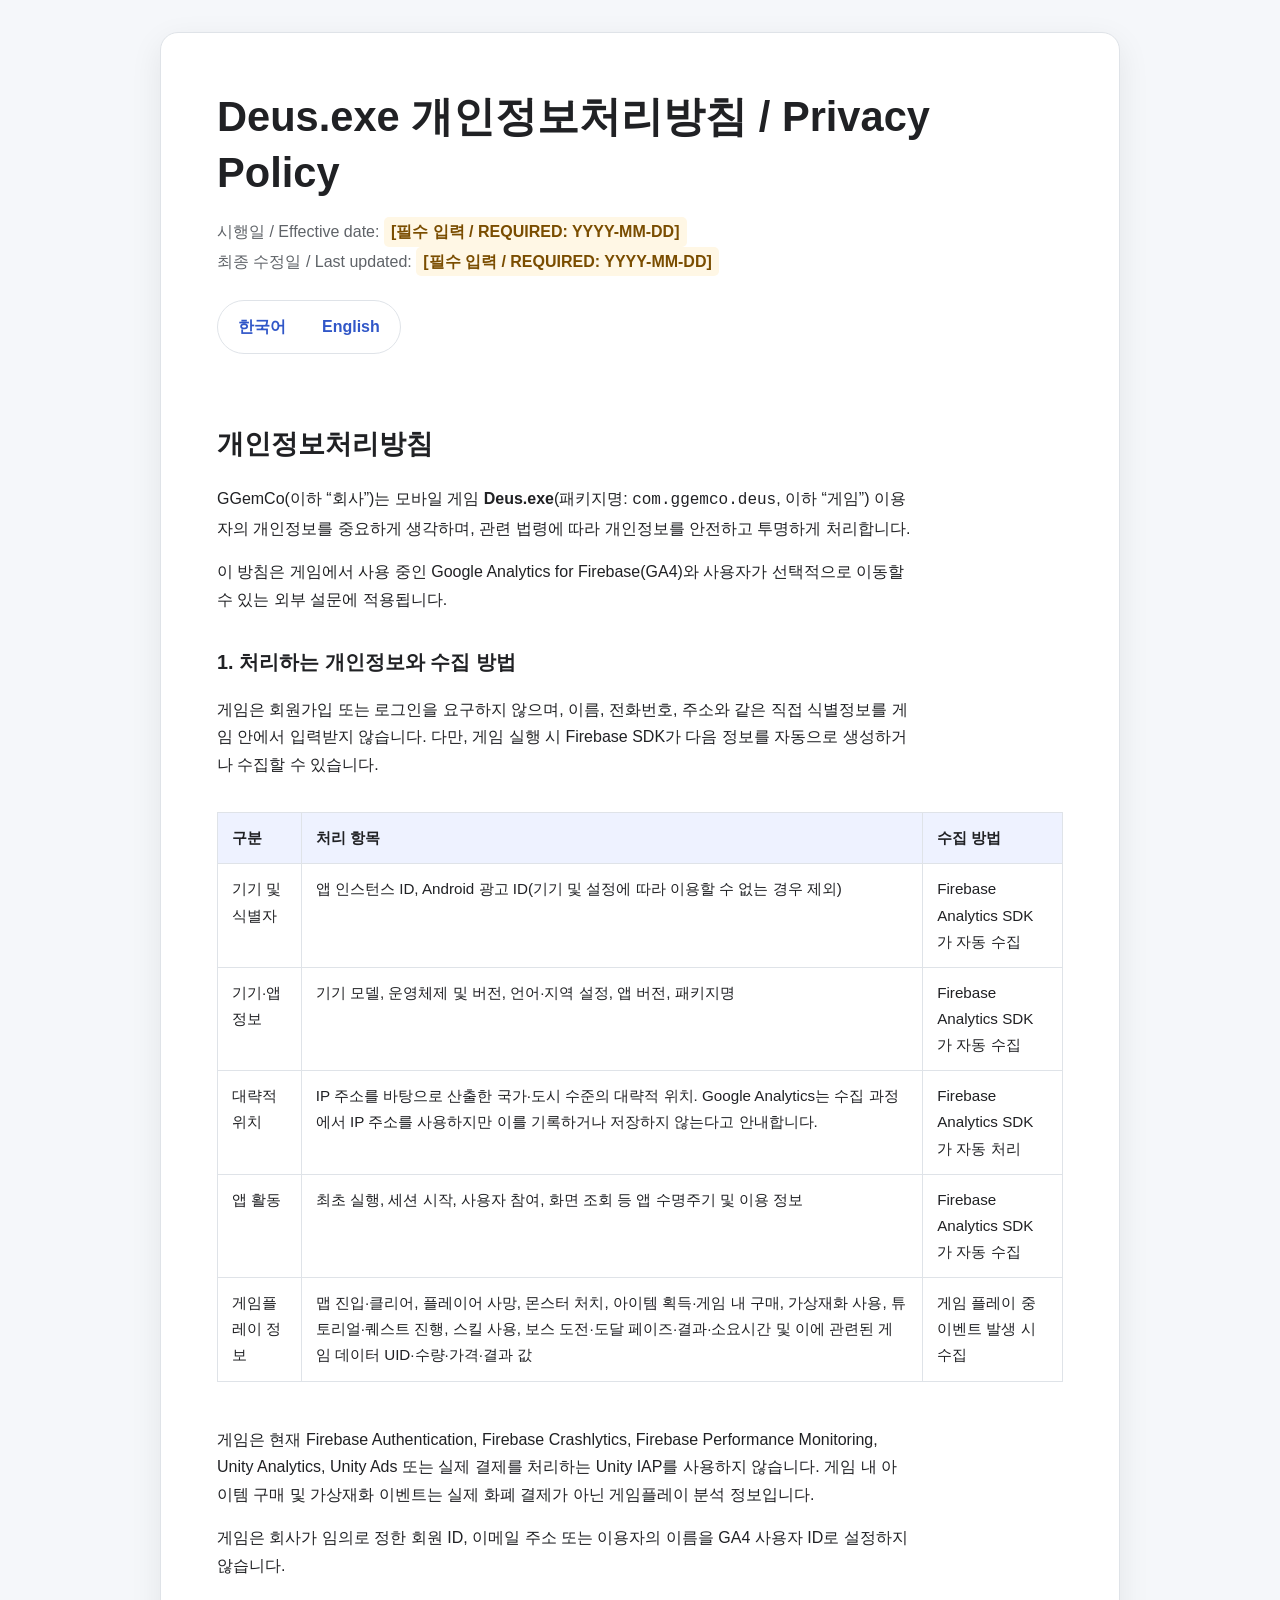
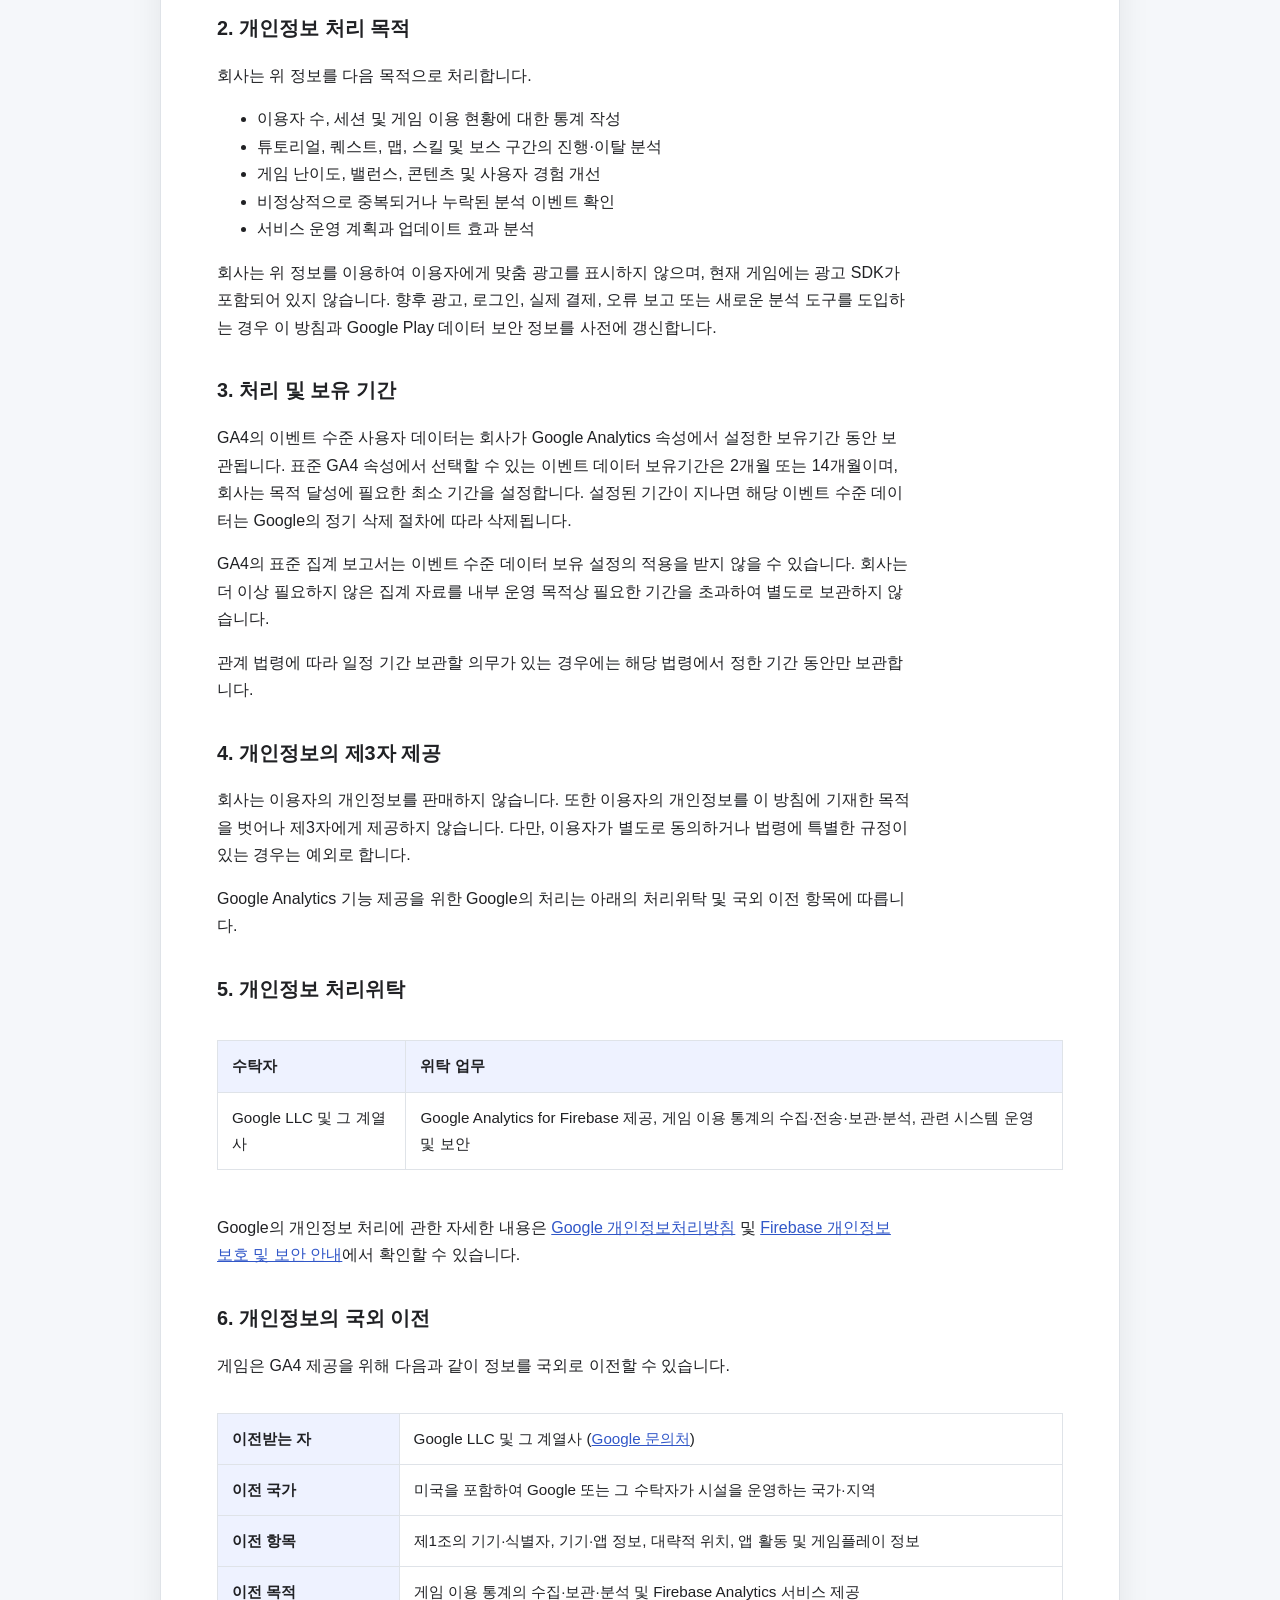
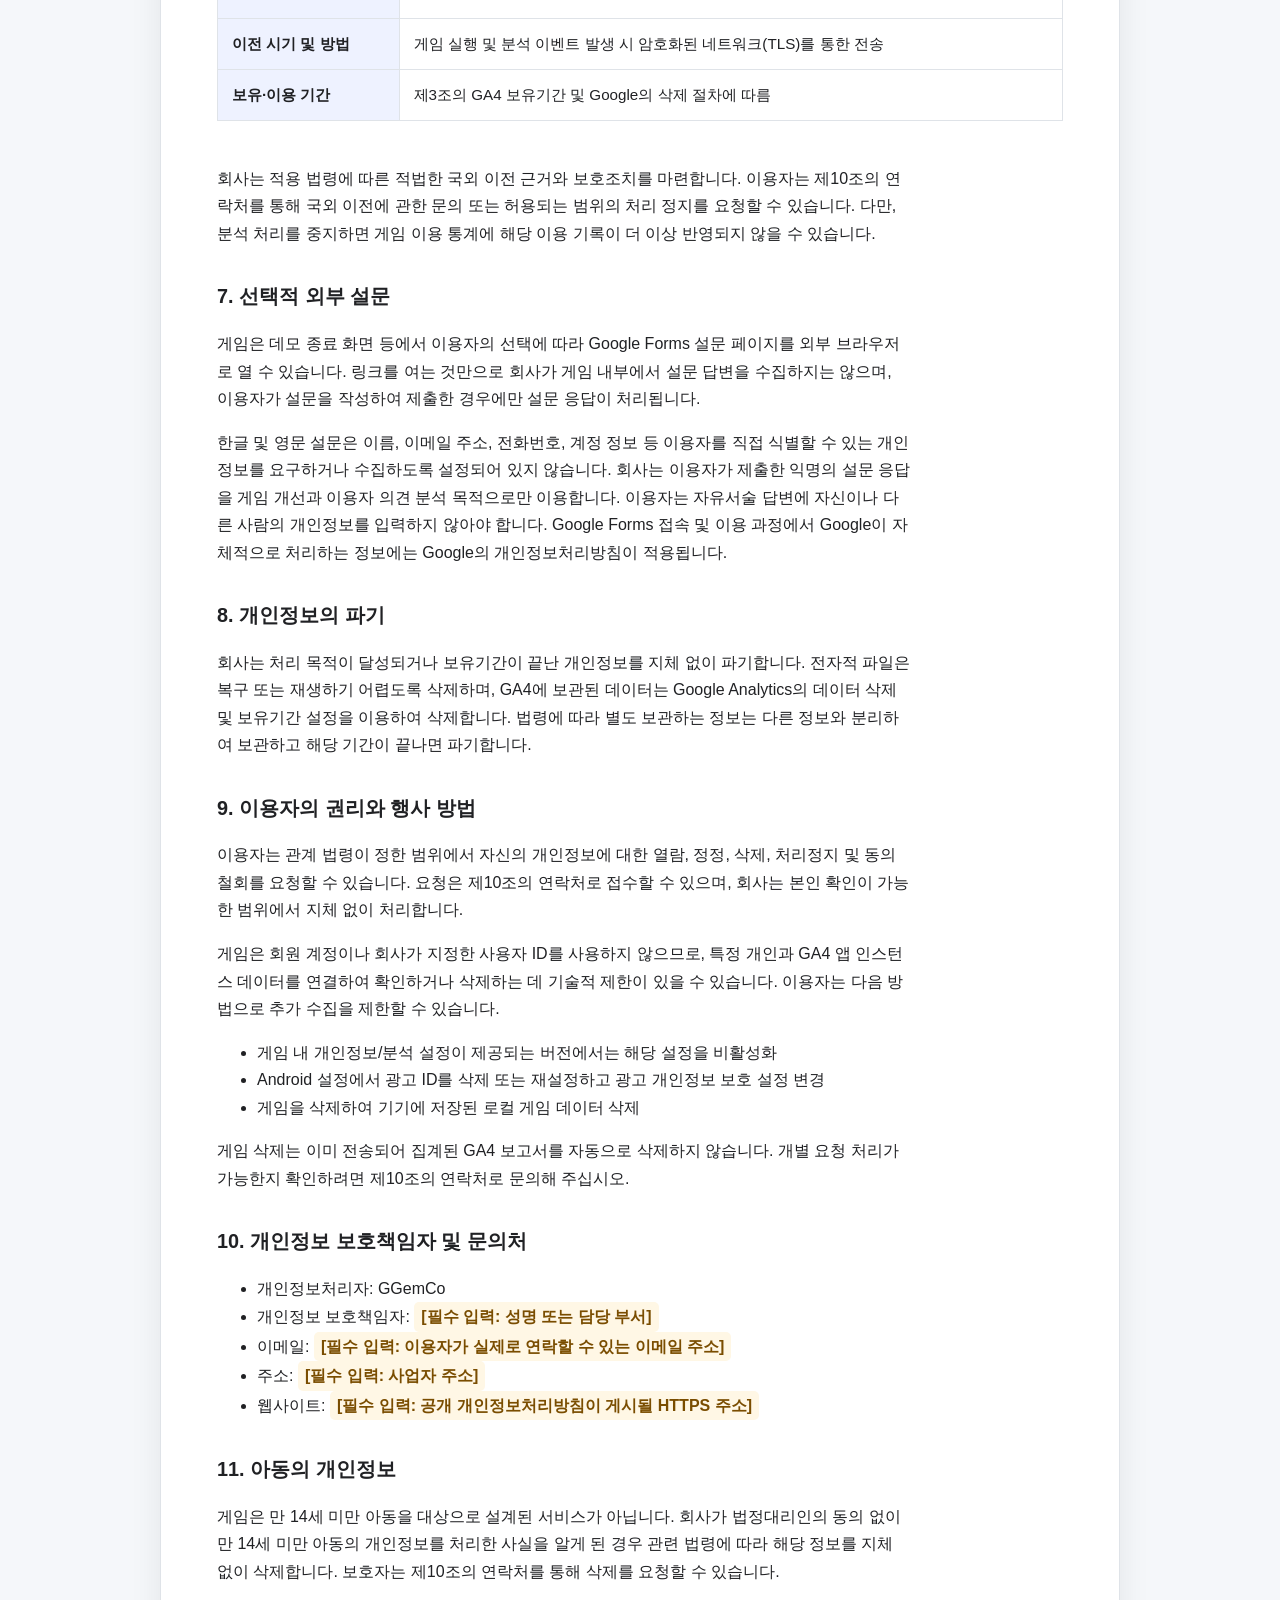
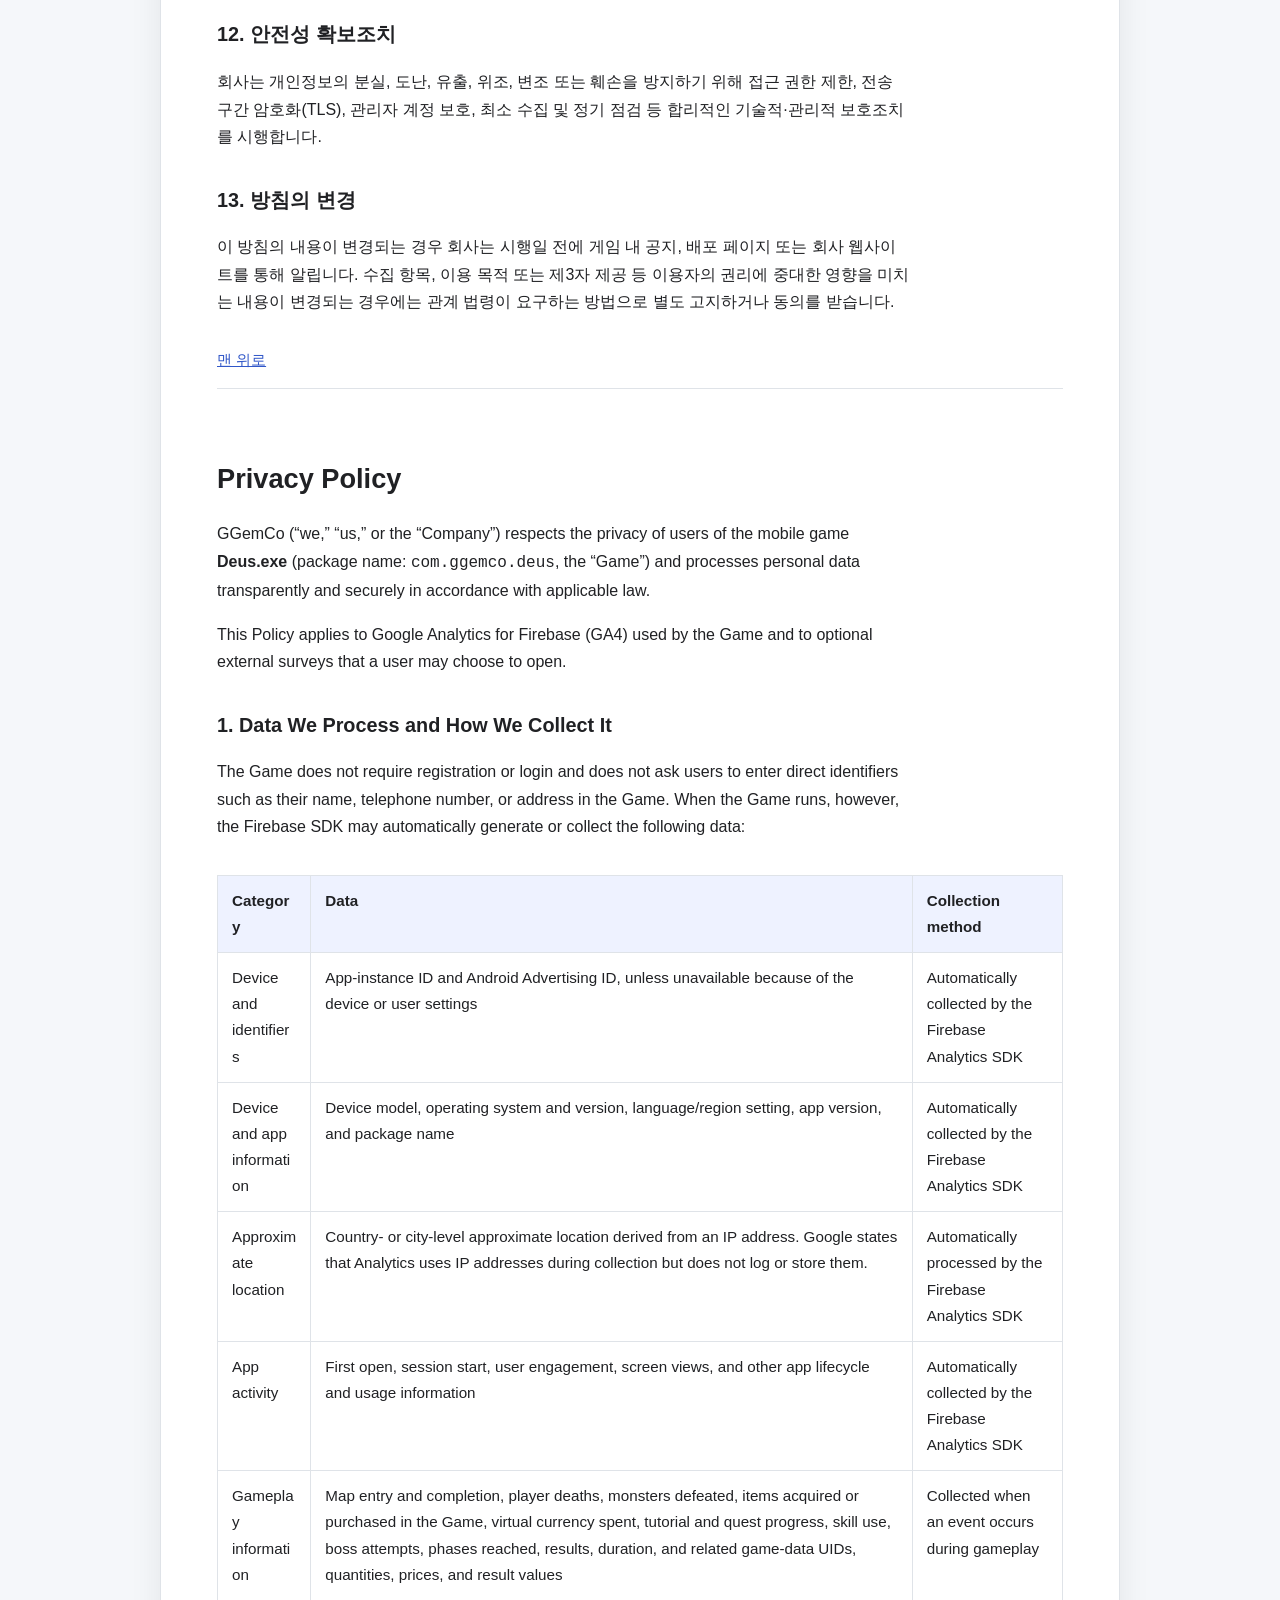
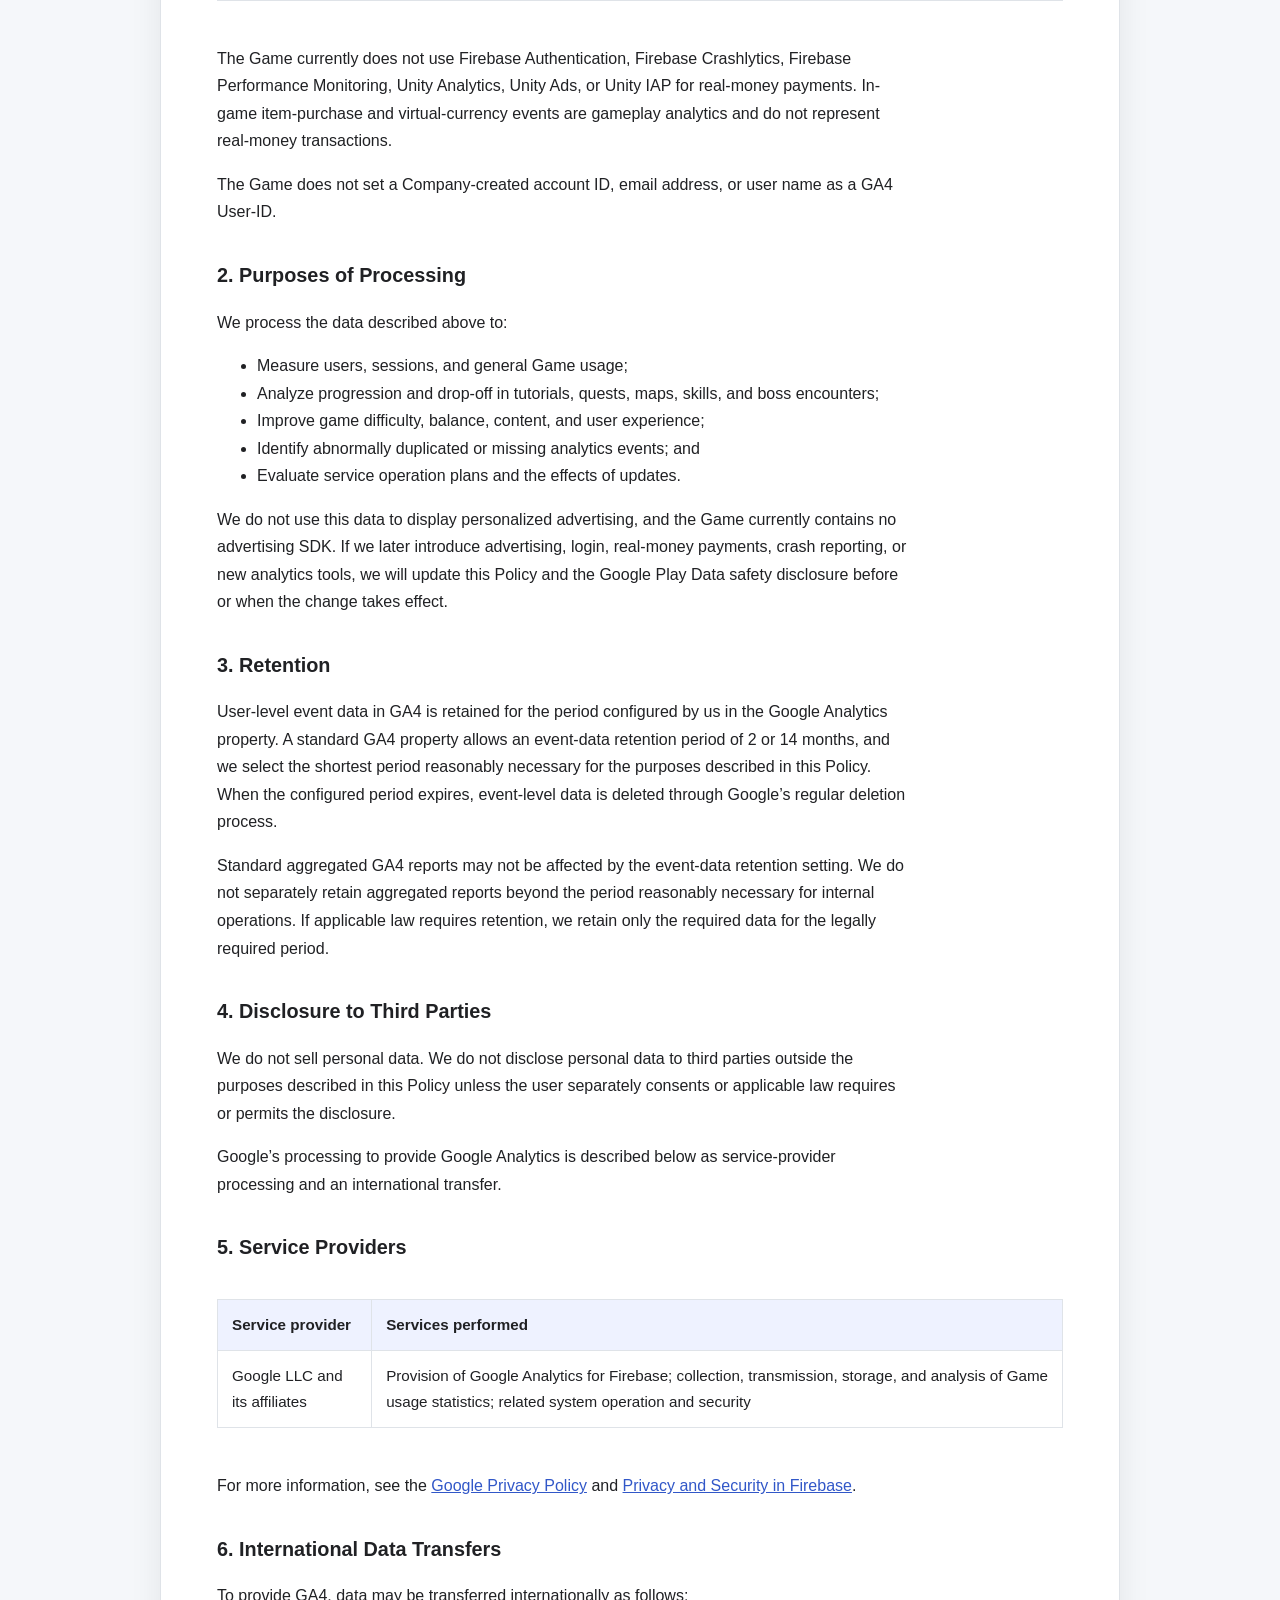
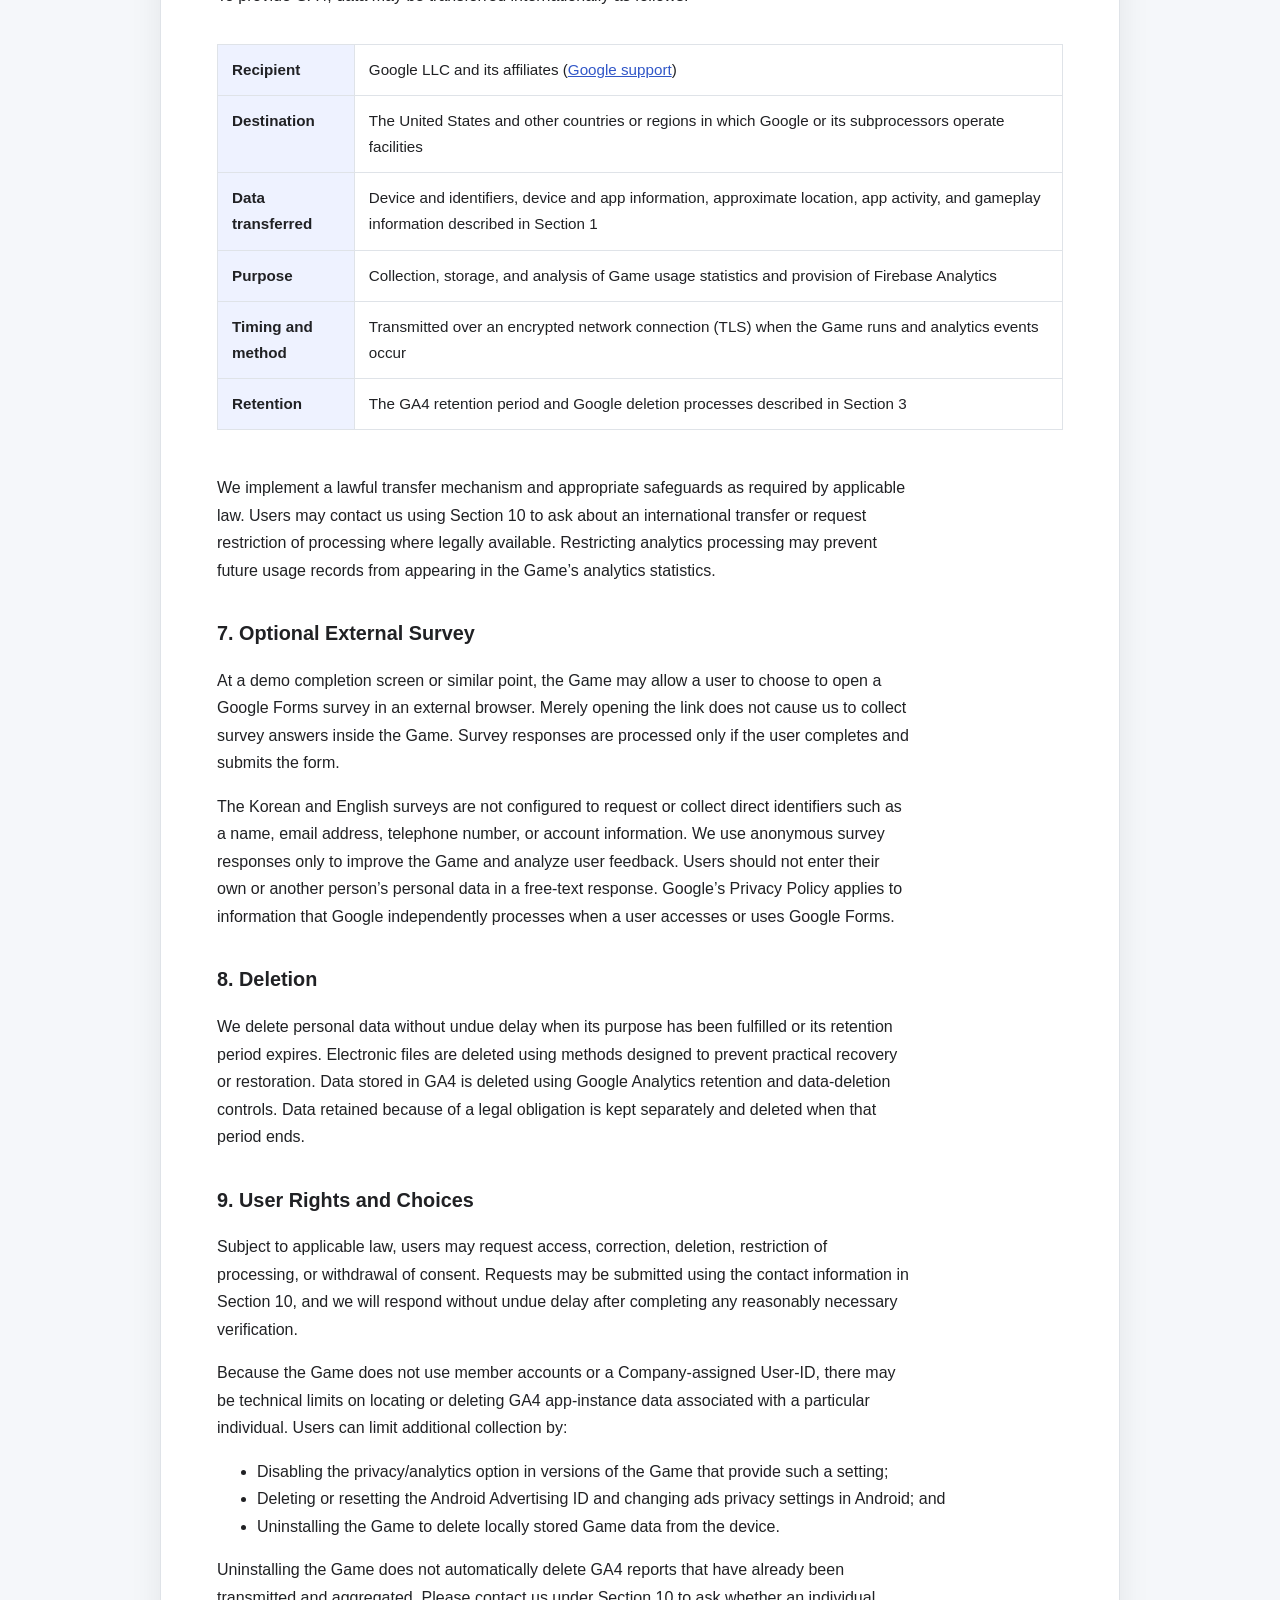
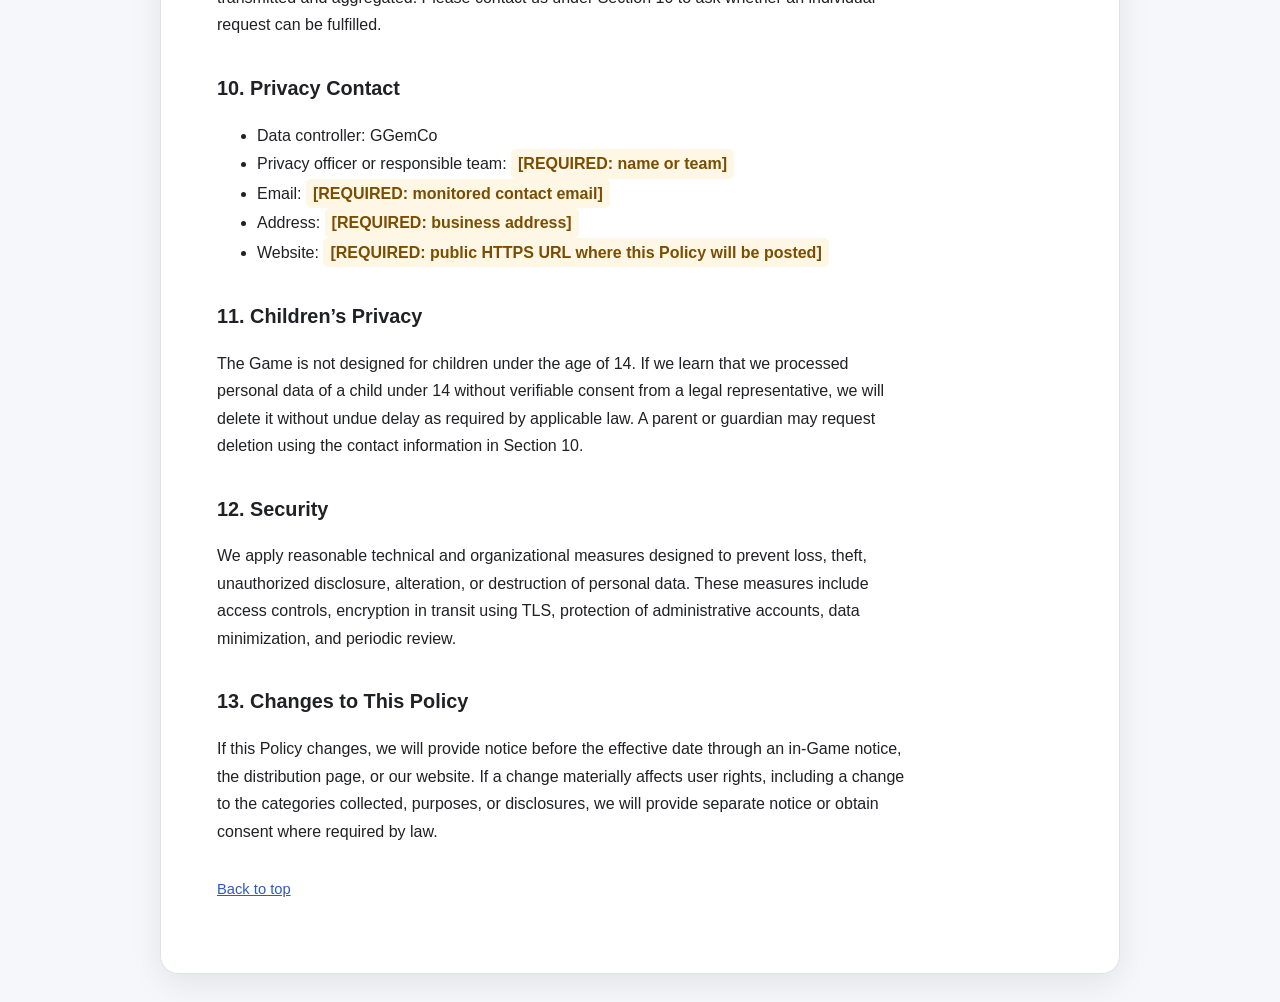
==== public/Deus-exe/index.html @ 7792a290 "feat(ui): 임시 개인정보처리방침 페이지 추가 한글 설명: - 개인정보처리방침을 안내하기 위한 임시 페이지를 추가했습니다. - 정식 개인정보처리방침 적용 전 필요한 내용을 확" ====
<!doctype html>
<html lang="ko">
<head>
    <meta charset="utf-8">
    <meta name="viewport" content="width=device-width, initial-scale=1">
    <meta name="description" content="Deus.exe 개인정보처리방침 및 Privacy Policy">
    <title>Deus.exe 개인정보처리방침 / Privacy Policy</title>
    <style>
        :root {
            color-scheme: light dark;
            --background: #f5f7fa;
            --surface: #ffffff;
            --text: #202124;
            --muted: #5f6368;
            --border: #dfe3e8;
            --accent: #3157c8;
            --accent-soft: #eef2ff;
            --notice: #7a4d00;
            --notice-background: #fff7e5;
        }

        @media (prefers-color-scheme: dark) {
            :root {
                --background: #111318;
                --surface: #191c22;
                --text: #eef1f5;
                --muted: #b7bec8;
                --border: #343a45;
                --accent: #9bb2ff;
                --accent-soft: #202a49;
                --notice: #ffd58a;
                --notice-background: #392b14;
            }
        }

        * { box-sizing: border-box; }

        html { scroll-behavior: smooth; }

        body {
            margin: 0;
            background: var(--background);
            color: var(--text);
            font-family: -apple-system, BlinkMacSystemFont, "Segoe UI", "Noto Sans KR",
            "Apple SD Gothic Neo", Arial, sans-serif;
            font-size: 16px;
            line-height: 1.72;
            overflow-wrap: anywhere;
        }

        main {
            width: min(960px, calc(100% - 32px));
            margin: 32px auto;
            padding: clamp(24px, 5vw, 56px);
            background: var(--surface);
            border: 1px solid var(--border);
            border-radius: 18px;
            box-shadow: 0 10px 32px rgba(0, 0, 0, 0.08);
        }

        h1, h2, h3 { line-height: 1.35; }
        h1 { margin: 0 0 12px; font-size: clamp(1.8rem, 5vw, 2.6rem); }
        h2 { margin-top: 64px; padding-top: 8px; font-size: 1.7rem; }
        h3 { margin-top: 36px; font-size: 1.24rem; }

        p, li { max-width: 78ch; }
        a { color: var(--accent); }
        code { font-family: ui-monospace, SFMono-Regular, Consolas, monospace; }

        .meta { color: var(--muted); }

        .required {
            display: inline-block;
            padding: 1px 7px;
            border-radius: 5px;
            color: var(--notice);
            background: var(--notice-background);
            font-weight: 700;
        }

        .language-nav {
            position: sticky;
            top: 12px;
            z-index: 1;
            display: flex;
            gap: 8px;
            width: fit-content;
            margin: 24px 0 32px;
            padding: 6px;
            border: 1px solid var(--border);
            border-radius: 999px;
            background: var(--surface);
        }

        .language-nav a {
            padding: 6px 14px;
            border-radius: 999px;
            text-decoration: none;
            font-weight: 650;
        }

        .language-nav a:hover,
        .language-nav a:focus-visible { background: var(--accent-soft); }

        .table-wrap { overflow-x: auto; }

        table {
            width: 100%;
            margin: 18px 0 28px;
            border-collapse: collapse;
            font-size: 0.95rem;
        }

        th, td {
            padding: 12px 14px;
            border: 1px solid var(--border);
            text-align: left;
            vertical-align: top;
        }

        th { background: var(--accent-soft); }
        section + section { border-top: 1px solid var(--border); }
        .back-to-top { margin-top: 32px; font-size: 0.92rem; }

        @media (max-width: 640px) {
            main {
                width: 100%;
                margin: 0;
                border: 0;
                border-radius: 0;
                box-shadow: none;
            }

            th, td { padding: 10px; }
        }

        @media print {
            :root {
                --background: #fff;
                --surface: #fff;
                --text: #000;
                --muted: #444;
                --border: #bbb;
                --accent: #000;
                --accent-soft: #eee;
            }

            body { font-size: 11pt; }
            main { width: 100%; margin: 0; padding: 0; border: 0; box-shadow: none; }
            .language-nav, .back-to-top { display: none; }
            h2 { break-before: page; }
            h3, table { break-inside: avoid; }
            a { color: inherit; text-decoration: none; }
        }
    </style>
</head>
<body>
<main id="top">
    <header>
        <h1>Deus.exe 개인정보처리방침 / Privacy Policy</h1>
        <p class="meta">
            시행일 / Effective date:
            <span class="required">[필수 입력 / REQUIRED: YYYY-MM-DD]</span><br>
            최종 수정일 / Last updated:
            <span class="required">[필수 입력 / REQUIRED: YYYY-MM-DD]</span>
        </p>
        <nav class="language-nav" aria-label="언어 선택 / Language selection">
            <a href="#ko">한국어</a>
            <a href="#en" lang="en">English</a>
        </nav>
    </header>

    <section id="ko" lang="ko">
        <h2>개인정보처리방침</h2>
        <p>GGemCo(이하 “회사”)는 모바일 게임 <strong>Deus.exe</strong>(패키지명: <code>com.ggemco.deus</code>, 이하 “게임”) 이용자의 개인정보를 중요하게 생각하며, 관련 법령에 따라 개인정보를 안전하고 투명하게 처리합니다.</p>
        <p>이 방침은 게임에서 사용 중인 Google Analytics for Firebase(GA4)와 사용자가 선택적으로 이동할 수 있는 외부 설문에 적용됩니다.</p>

        <h3>1. 처리하는 개인정보와 수집 방법</h3>
        <p>게임은 회원가입 또는 로그인을 요구하지 않으며, 이름, 전화번호, 주소와 같은 직접 식별정보를 게임 안에서 입력받지 않습니다. 다만, 게임 실행 시 Firebase SDK가 다음 정보를 자동으로 생성하거나 수집할 수 있습니다.</p>
        <div class="table-wrap">
            <table>
                <thead><tr><th>구분</th><th>처리 항목</th><th>수집 방법</th></tr></thead>
                <tbody>
                <tr><td>기기 및 식별자</td><td>앱 인스턴스 ID, Android 광고 ID(기기 및 설정에 따라 이용할 수 없는 경우 제외)</td><td>Firebase Analytics SDK가 자동 수집</td></tr>
                <tr><td>기기·앱 정보</td><td>기기 모델, 운영체제 및 버전, 언어·지역 설정, 앱 버전, 패키지명</td><td>Firebase Analytics SDK가 자동 수집</td></tr>
                <tr><td>대략적 위치</td><td>IP 주소를 바탕으로 산출한 국가·도시 수준의 대략적 위치. Google Analytics는 수집 과정에서 IP 주소를 사용하지만 이를 기록하거나 저장하지 않는다고 안내합니다.</td><td>Firebase Analytics SDK가 자동 처리</td></tr>
                <tr><td>앱 활동</td><td>최초 실행, 세션 시작, 사용자 참여, 화면 조회 등 앱 수명주기 및 이용 정보</td><td>Firebase Analytics SDK가 자동 수집</td></tr>
                <tr><td>게임플레이 정보</td><td>맵 진입·클리어, 플레이어 사망, 몬스터 처치, 아이템 획득·게임 내 구매, 가상재화 사용, 튜토리얼·퀘스트 진행, 스킬 사용, 보스 도전·도달 페이즈·결과·소요시간 및 이에 관련된 게임 데이터 UID·수량·가격·결과 값</td><td>게임 플레이 중 이벤트 발생 시 수집</td></tr>
                </tbody>
            </table>
        </div>
        <p>게임은 현재 Firebase Authentication, Firebase Crashlytics, Firebase Performance Monitoring, Unity Analytics, Unity Ads 또는 실제 결제를 처리하는 Unity IAP를 사용하지 않습니다. 게임 내 아이템 구매 및 가상재화 이벤트는 실제 화폐 결제가 아닌 게임플레이 분석 정보입니다.</p>
        <p>게임은 회사가 임의로 정한 회원 ID, 이메일 주소 또는 이용자의 이름을 GA4 사용자 ID로 설정하지 않습니다.</p>

        <h3>2. 개인정보 처리 목적</h3>
        <p>회사는 위 정보를 다음 목적으로 처리합니다.</p>
        <ul>
            <li>이용자 수, 세션 및 게임 이용 현황에 대한 통계 작성</li>
            <li>튜토리얼, 퀘스트, 맵, 스킬 및 보스 구간의 진행·이탈 분석</li>
            <li>게임 난이도, 밸런스, 콘텐츠 및 사용자 경험 개선</li>
            <li>비정상적으로 중복되거나 누락된 분석 이벤트 확인</li>
            <li>서비스 운영 계획과 업데이트 효과 분석</li>
        </ul>
        <p>회사는 위 정보를 이용하여 이용자에게 맞춤 광고를 표시하지 않으며, 현재 게임에는 광고 SDK가 포함되어 있지 않습니다. 향후 광고, 로그인, 실제 결제, 오류 보고 또는 새로운 분석 도구를 도입하는 경우 이 방침과 Google Play 데이터 보안 정보를 사전에 갱신합니다.</p>

        <h3>3. 처리 및 보유 기간</h3>
        <p>GA4의 이벤트 수준 사용자 데이터는 회사가 Google Analytics 속성에서 설정한 보유기간 동안 보관됩니다. 표준 GA4 속성에서 선택할 수 있는 이벤트 데이터 보유기간은 2개월 또는 14개월이며, 회사는 목적 달성에 필요한 최소 기간을 설정합니다. 설정된 기간이 지나면 해당 이벤트 수준 데이터는 Google의 정기 삭제 절차에 따라 삭제됩니다.</p>
        <p>GA4의 표준 집계 보고서는 이벤트 수준 데이터 보유 설정의 적용을 받지 않을 수 있습니다. 회사는 더 이상 필요하지 않은 집계 자료를 내부 운영 목적상 필요한 기간을 초과하여 별도로 보관하지 않습니다.</p>
        <p>관계 법령에 따라 일정 기간 보관할 의무가 있는 경우에는 해당 법령에서 정한 기간 동안만 보관합니다.</p>

        <h3>4. 개인정보의 제3자 제공</h3>
        <p>회사는 이용자의 개인정보를 판매하지 않습니다. 또한 이용자의 개인정보를 이 방침에 기재한 목적을 벗어나 제3자에게 제공하지 않습니다. 다만, 이용자가 별도로 동의하거나 법령에 특별한 규정이 있는 경우는 예외로 합니다.</p>
        <p>Google Analytics 기능 제공을 위한 Google의 처리는 아래의 처리위탁 및 국외 이전 항목에 따릅니다.</p>

        <h3>5. 개인정보 처리위탁</h3>
        <div class="table-wrap">
            <table>
                <thead><tr><th>수탁자</th><th>위탁 업무</th></tr></thead>
                <tbody><tr><td>Google LLC 및 그 계열사</td><td>Google Analytics for Firebase 제공, 게임 이용 통계의 수집·전송·보관·분석, 관련 시스템 운영 및 보안</td></tr></tbody>
            </table>
        </div>
        <p>Google의 개인정보 처리에 관한 자세한 내용은 <a href="https://policies.google.com/privacy">Google 개인정보처리방침</a> 및 <a href="https://firebase.google.com/support/privacy">Firebase 개인정보 보호 및 보안 안내</a>에서 확인할 수 있습니다.</p>

        <h3>6. 개인정보의 국외 이전</h3>
        <p>게임은 GA4 제공을 위해 다음과 같이 정보를 국외로 이전할 수 있습니다.</p>
        <div class="table-wrap">
            <table>
                <tbody>
                <tr><th>이전받는 자</th><td>Google LLC 및 그 계열사 (<a href="https://support.google.com/">Google 문의처</a>)</td></tr>
                <tr><th>이전 국가</th><td>미국을 포함하여 Google 또는 그 수탁자가 시설을 운영하는 국가·지역</td></tr>
                <tr><th>이전 항목</th><td>제1조의 기기·식별자, 기기·앱 정보, 대략적 위치, 앱 활동 및 게임플레이 정보</td></tr>
                <tr><th>이전 목적</th><td>게임 이용 통계의 수집·보관·분석 및 Firebase Analytics 서비스 제공</td></tr>
                <tr><th>이전 시기 및 방법</th><td>게임 실행 및 분석 이벤트 발생 시 암호화된 네트워크(TLS)를 통한 전송</td></tr>
                <tr><th>보유·이용 기간</th><td>제3조의 GA4 보유기간 및 Google의 삭제 절차에 따름</td></tr>
                </tbody>
            </table>
        </div>
        <p>회사는 적용 법령에 따른 적법한 국외 이전 근거와 보호조치를 마련합니다. 이용자는 제10조의 연락처를 통해 국외 이전에 관한 문의 또는 허용되는 범위의 처리 정지를 요청할 수 있습니다. 다만, 분석 처리를 중지하면 게임 이용 통계에 해당 이용 기록이 더 이상 반영되지 않을 수 있습니다.</p>

        <h3>7. 선택적 외부 설문</h3>
        <p>게임은 데모 종료 화면 등에서 이용자의 선택에 따라 Google Forms 설문 페이지를 외부 브라우저로 열 수 있습니다. 링크를 여는 것만으로 회사가 게임 내부에서 설문 답변을 수집하지는 않으며, 이용자가 설문을 작성하여 제출한 경우에만 설문 응답이 처리됩니다.</p>
        <p>한글 및 영문 설문은 이름, 이메일 주소, 전화번호, 계정 정보 등 이용자를 직접 식별할 수 있는 개인정보를 요구하거나 수집하도록 설정되어 있지 않습니다. 회사는 이용자가 제출한 익명의 설문 응답을 게임 개선과 이용자 의견 분석 목적으로만 이용합니다. 이용자는 자유서술 답변에 자신이나 다른 사람의 개인정보를 입력하지 않아야 합니다. Google Forms 접속 및 이용 과정에서 Google이 자체적으로 처리하는 정보에는 Google의 개인정보처리방침이 적용됩니다.</p>

        <h3>8. 개인정보의 파기</h3>
        <p>회사는 처리 목적이 달성되거나 보유기간이 끝난 개인정보를 지체 없이 파기합니다. 전자적 파일은 복구 또는 재생하기 어렵도록 삭제하며, GA4에 보관된 데이터는 Google Analytics의 데이터 삭제 및 보유기간 설정을 이용하여 삭제합니다. 법령에 따라 별도 보관하는 정보는 다른 정보와 분리하여 보관하고 해당 기간이 끝나면 파기합니다.</p>

        <h3>9. 이용자의 권리와 행사 방법</h3>
        <p>이용자는 관계 법령이 정한 범위에서 자신의 개인정보에 대한 열람, 정정, 삭제, 처리정지 및 동의 철회를 요청할 수 있습니다. 요청은 제10조의 연락처로 접수할 수 있으며, 회사는 본인 확인이 가능한 범위에서 지체 없이 처리합니다.</p>
        <p>게임은 회원 계정이나 회사가 지정한 사용자 ID를 사용하지 않으므로, 특정 개인과 GA4 앱 인스턴스 데이터를 연결하여 확인하거나 삭제하는 데 기술적 제한이 있을 수 있습니다. 이용자는 다음 방법으로 추가 수집을 제한할 수 있습니다.</p>
        <ul>
            <li>게임 내 개인정보/분석 설정이 제공되는 버전에서는 해당 설정을 비활성화</li>
            <li>Android 설정에서 광고 ID를 삭제 또는 재설정하고 광고 개인정보 보호 설정 변경</li>
            <li>게임을 삭제하여 기기에 저장된 로컬 게임 데이터 삭제</li>
        </ul>
        <p>게임 삭제는 이미 전송되어 집계된 GA4 보고서를 자동으로 삭제하지 않습니다. 개별 요청 처리가 가능한지 확인하려면 제10조의 연락처로 문의해 주십시오.</p>

        <h3>10. 개인정보 보호책임자 및 문의처</h3>
        <ul>
            <li>개인정보처리자: GGemCo</li>
            <li>개인정보 보호책임자: <span class="required">[필수 입력: 성명 또는 담당 부서]</span></li>
            <li>이메일: <span class="required">[필수 입력: 이용자가 실제로 연락할 수 있는 이메일 주소]</span></li>
            <li>주소: <span class="required">[필수 입력: 사업자 주소]</span></li>
            <li>웹사이트: <span class="required">[필수 입력: 공개 개인정보처리방침이 게시될 HTTPS 주소]</span></li>
        </ul>

        <h3>11. 아동의 개인정보</h3>
        <p>게임은 만 14세 미만 아동을 대상으로 설계된 서비스가 아닙니다. 회사가 법정대리인의 동의 없이 만 14세 미만 아동의 개인정보를 처리한 사실을 알게 된 경우 관련 법령에 따라 해당 정보를 지체 없이 삭제합니다. 보호자는 제10조의 연락처를 통해 삭제를 요청할 수 있습니다.</p>

        <h3>12. 안전성 확보조치</h3>
        <p>회사는 개인정보의 분실, 도난, 유출, 위조, 변조 또는 훼손을 방지하기 위해 접근 권한 제한, 전송 구간 암호화(TLS), 관리자 계정 보호, 최소 수집 및 정기 점검 등 합리적인 기술적·관리적 보호조치를 시행합니다.</p>

        <h3>13. 방침의 변경</h3>
        <p>이 방침의 내용이 변경되는 경우 회사는 시행일 전에 게임 내 공지, 배포 페이지 또는 회사 웹사이트를 통해 알립니다. 수집 항목, 이용 목적 또는 제3자 제공 등 이용자의 권리에 중대한 영향을 미치는 내용이 변경되는 경우에는 관계 법령이 요구하는 방법으로 별도 고지하거나 동의를 받습니다.</p>
        <p class="back-to-top"><a href="#top">맨 위로</a></p>
    </section>

    <section id="en" lang="en">
        <h2>Privacy Policy</h2>
        <p>GGemCo (“we,” “us,” or the “Company”) respects the privacy of users of the mobile game <strong>Deus.exe</strong> (package name: <code>com.ggemco.deus</code>, the “Game”) and processes personal data transparently and securely in accordance with applicable law.</p>
        <p>This Policy applies to Google Analytics for Firebase (GA4) used by the Game and to optional external surveys that a user may choose to open.</p>

        <h3>1. Data We Process and How We Collect It</h3>
        <p>The Game does not require registration or login and does not ask users to enter direct identifiers such as their name, telephone number, or address in the Game. When the Game runs, however, the Firebase SDK may automatically generate or collect the following data:</p>
        <div class="table-wrap">
            <table>
                <thead><tr><th>Category</th><th>Data</th><th>Collection method</th></tr></thead>
                <tbody>
                <tr><td>Device and identifiers</td><td>App-instance ID and Android Advertising ID, unless unavailable because of the device or user settings</td><td>Automatically collected by the Firebase Analytics SDK</td></tr>
                <tr><td>Device and app information</td><td>Device model, operating system and version, language/region setting, app version, and package name</td><td>Automatically collected by the Firebase Analytics SDK</td></tr>
                <tr><td>Approximate location</td><td>Country- or city-level approximate location derived from an IP address. Google states that Analytics uses IP addresses during collection but does not log or store them.</td><td>Automatically processed by the Firebase Analytics SDK</td></tr>
                <tr><td>App activity</td><td>First open, session start, user engagement, screen views, and other app lifecycle and usage information</td><td>Automatically collected by the Firebase Analytics SDK</td></tr>
                <tr><td>Gameplay information</td><td>Map entry and completion, player deaths, monsters defeated, items acquired or purchased in the Game, virtual currency spent, tutorial and quest progress, skill use, boss attempts, phases reached, results, duration, and related game-data UIDs, quantities, prices, and result values</td><td>Collected when an event occurs during gameplay</td></tr>
                </tbody>
            </table>
        </div>
        <p>The Game currently does not use Firebase Authentication, Firebase Crashlytics, Firebase Performance Monitoring, Unity Analytics, Unity Ads, or Unity IAP for real-money payments. In-game item-purchase and virtual-currency events are gameplay analytics and do not represent real-money transactions.</p>
        <p>The Game does not set a Company-created account ID, email address, or user name as a GA4 User-ID.</p>

        <h3>2. Purposes of Processing</h3>
        <p>We process the data described above to:</p>
        <ul>
            <li>Measure users, sessions, and general Game usage;</li>
            <li>Analyze progression and drop-off in tutorials, quests, maps, skills, and boss encounters;</li>
            <li>Improve game difficulty, balance, content, and user experience;</li>
            <li>Identify abnormally duplicated or missing analytics events; and</li>
            <li>Evaluate service operation plans and the effects of updates.</li>
        </ul>
        <p>We do not use this data to display personalized advertising, and the Game currently contains no advertising SDK. If we later introduce advertising, login, real-money payments, crash reporting, or new analytics tools, we will update this Policy and the Google Play Data safety disclosure before or when the change takes effect.</p>

        <h3>3. Retention</h3>
        <p>User-level event data in GA4 is retained for the period configured by us in the Google Analytics property. A standard GA4 property allows an event-data retention period of 2 or 14 months, and we select the shortest period reasonably necessary for the purposes described in this Policy. When the configured period expires, event-level data is deleted through Google’s regular deletion process.</p>
        <p>Standard aggregated GA4 reports may not be affected by the event-data retention setting. We do not separately retain aggregated reports beyond the period reasonably necessary for internal operations. If applicable law requires retention, we retain only the required data for the legally required period.</p>

        <h3>4. Disclosure to Third Parties</h3>
        <p>We do not sell personal data. We do not disclose personal data to third parties outside the purposes described in this Policy unless the user separately consents or applicable law requires or permits the disclosure.</p>
        <p>Google’s processing to provide Google Analytics is described below as service-provider processing and an international transfer.</p>

        <h3>5. Service Providers</h3>
        <div class="table-wrap">
            <table>
                <thead><tr><th>Service provider</th><th>Services performed</th></tr></thead>
                <tbody><tr><td>Google LLC and its affiliates</td><td>Provision of Google Analytics for Firebase; collection, transmission, storage, and analysis of Game usage statistics; related system operation and security</td></tr></tbody>
            </table>
        </div>
        <p>For more information, see the <a href="https://policies.google.com/privacy">Google Privacy Policy</a> and <a href="https://firebase.google.com/support/privacy">Privacy and Security in Firebase</a>.</p>

        <h3>6. International Data Transfers</h3>
        <p>To provide GA4, data may be transferred internationally as follows:</p>
        <div class="table-wrap">
            <table>
                <tbody>
                <tr><th>Recipient</th><td>Google LLC and its affiliates (<a href="https://support.google.com/">Google support</a>)</td></tr>
                <tr><th>Destination</th><td>The United States and other countries or regions in which Google or its subprocessors operate facilities</td></tr>
                <tr><th>Data transferred</th><td>Device and identifiers, device and app information, approximate location, app activity, and gameplay information described in Section 1</td></tr>
                <tr><th>Purpose</th><td>Collection, storage, and analysis of Game usage statistics and provision of Firebase Analytics</td></tr>
                <tr><th>Timing and method</th><td>Transmitted over an encrypted network connection (TLS) when the Game runs and analytics events occur</td></tr>
                <tr><th>Retention</th><td>The GA4 retention period and Google deletion processes described in Section 3</td></tr>
                </tbody>
            </table>
        </div>
        <p>We implement a lawful transfer mechanism and appropriate safeguards as required by applicable law. Users may contact us using Section 10 to ask about an international transfer or request restriction of processing where legally available. Restricting analytics processing may prevent future usage records from appearing in the Game’s analytics statistics.</p>

        <h3>7. Optional External Survey</h3>
        <p>At a demo completion screen or similar point, the Game may allow a user to choose to open a Google Forms survey in an external browser. Merely opening the link does not cause us to collect survey answers inside the Game. Survey responses are processed only if the user completes and submits the form.</p>
        <p>The Korean and English surveys are not configured to request or collect direct identifiers such as a name, email address, telephone number, or account information. We use anonymous survey responses only to improve the Game and analyze user feedback. Users should not enter their own or another person’s personal data in a free-text response. Google’s Privacy Policy applies to information that Google independently processes when a user accesses or uses Google Forms.</p>

        <h3>8. Deletion</h3>
        <p>We delete personal data without undue delay when its purpose has been fulfilled or its retention period expires. Electronic files are deleted using methods designed to prevent practical recovery or restoration. Data stored in GA4 is deleted using Google Analytics retention and data-deletion controls. Data retained because of a legal obligation is kept separately and deleted when that period ends.</p>

        <h3>9. User Rights and Choices</h3>
        <p>Subject to applicable law, users may request access, correction, deletion, restriction of processing, or withdrawal of consent. Requests may be submitted using the contact information in Section 10, and we will respond without undue delay after completing any reasonably necessary verification.</p>
        <p>Because the Game does not use member accounts or a Company-assigned User-ID, there may be technical limits on locating or deleting GA4 app-instance data associated with a particular individual. Users can limit additional collection by:</p>
        <ul>
            <li>Disabling the privacy/analytics option in versions of the Game that provide such a setting;</li>
            <li>Deleting or resetting the Android Advertising ID and changing ads privacy settings in Android; and</li>
            <li>Uninstalling the Game to delete locally stored Game data from the device.</li>
        </ul>
        <p>Uninstalling the Game does not automatically delete GA4 reports that have already been transmitted and aggregated. Please contact us under Section 10 to ask whether an individual request can be fulfilled.</p>

        <h3>10. Privacy Contact</h3>
        <ul>
            <li>Data controller: GGemCo</li>
            <li>Privacy officer or responsible team: <span class="required">[REQUIRED: name or team]</span></li>
            <li>Email: <span class="required">[REQUIRED: monitored contact email]</span></li>
            <li>Address: <span class="required">[REQUIRED: business address]</span></li>
            <li>Website: <span class="required">[REQUIRED: public HTTPS URL where this Policy will be posted]</span></li>
        </ul>

        <h3>11. Children’s Privacy</h3>
        <p>The Game is not designed for children under the age of 14. If we learn that we processed personal data of a child under 14 without verifiable consent from a legal representative, we will delete it without undue delay as required by applicable law. A parent or guardian may request deletion using the contact information in Section 10.</p>

        <h3>12. Security</h3>
        <p>We apply reasonable technical and organizational measures designed to prevent loss, theft, unauthorized disclosure, alteration, or destruction of personal data. These measures include access controls, encryption in transit using TLS, protection of administrative accounts, data minimization, and periodic review.</p>

        <h3>13. Changes to This Policy</h3>
        <p>If this Policy changes, we will provide notice before the effective date through an in-Game notice, the distribution page, or our website. If a change materially affects user rights, including a change to the categories collected, purposes, or disclosures, we will provide separate notice or obtain consent where required by law.</p>
        <p class="back-to-top"><a href="#top">Back to top</a></p>
    </section>
</main>
</body>
</html>
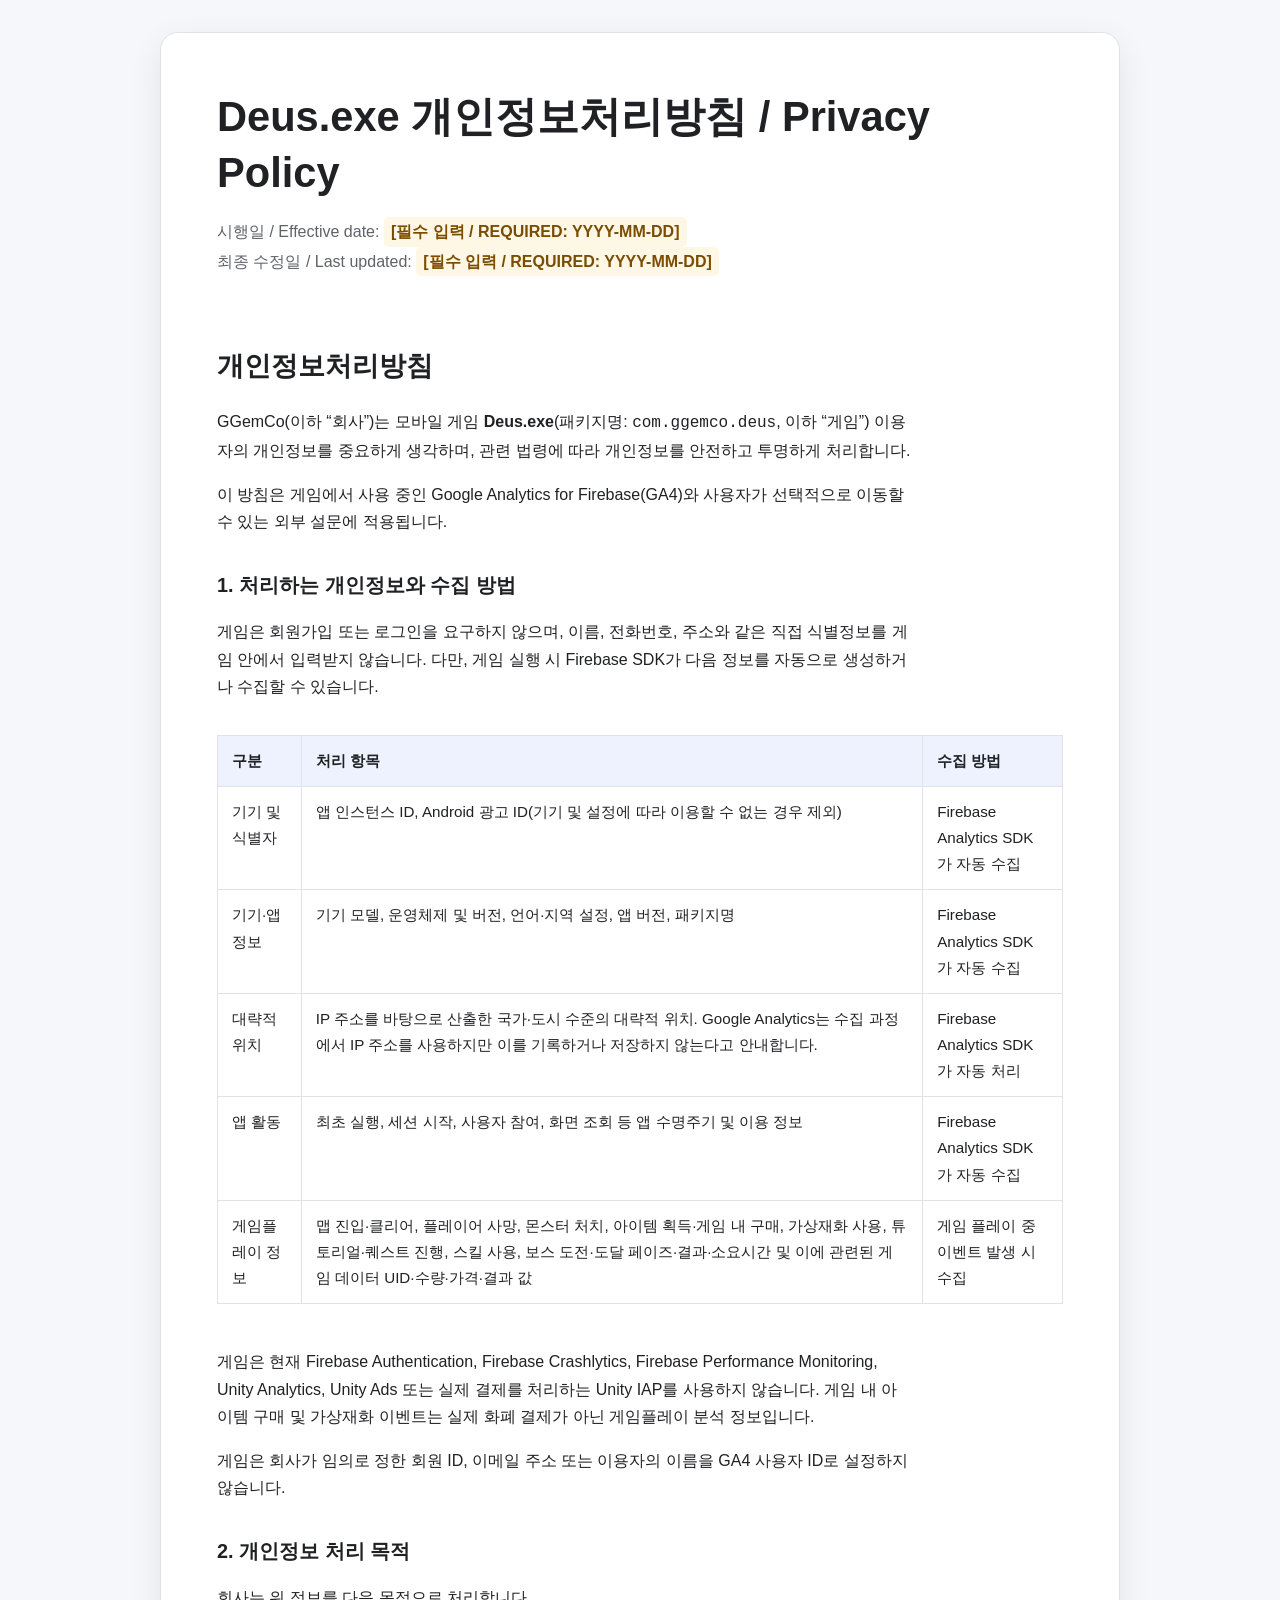
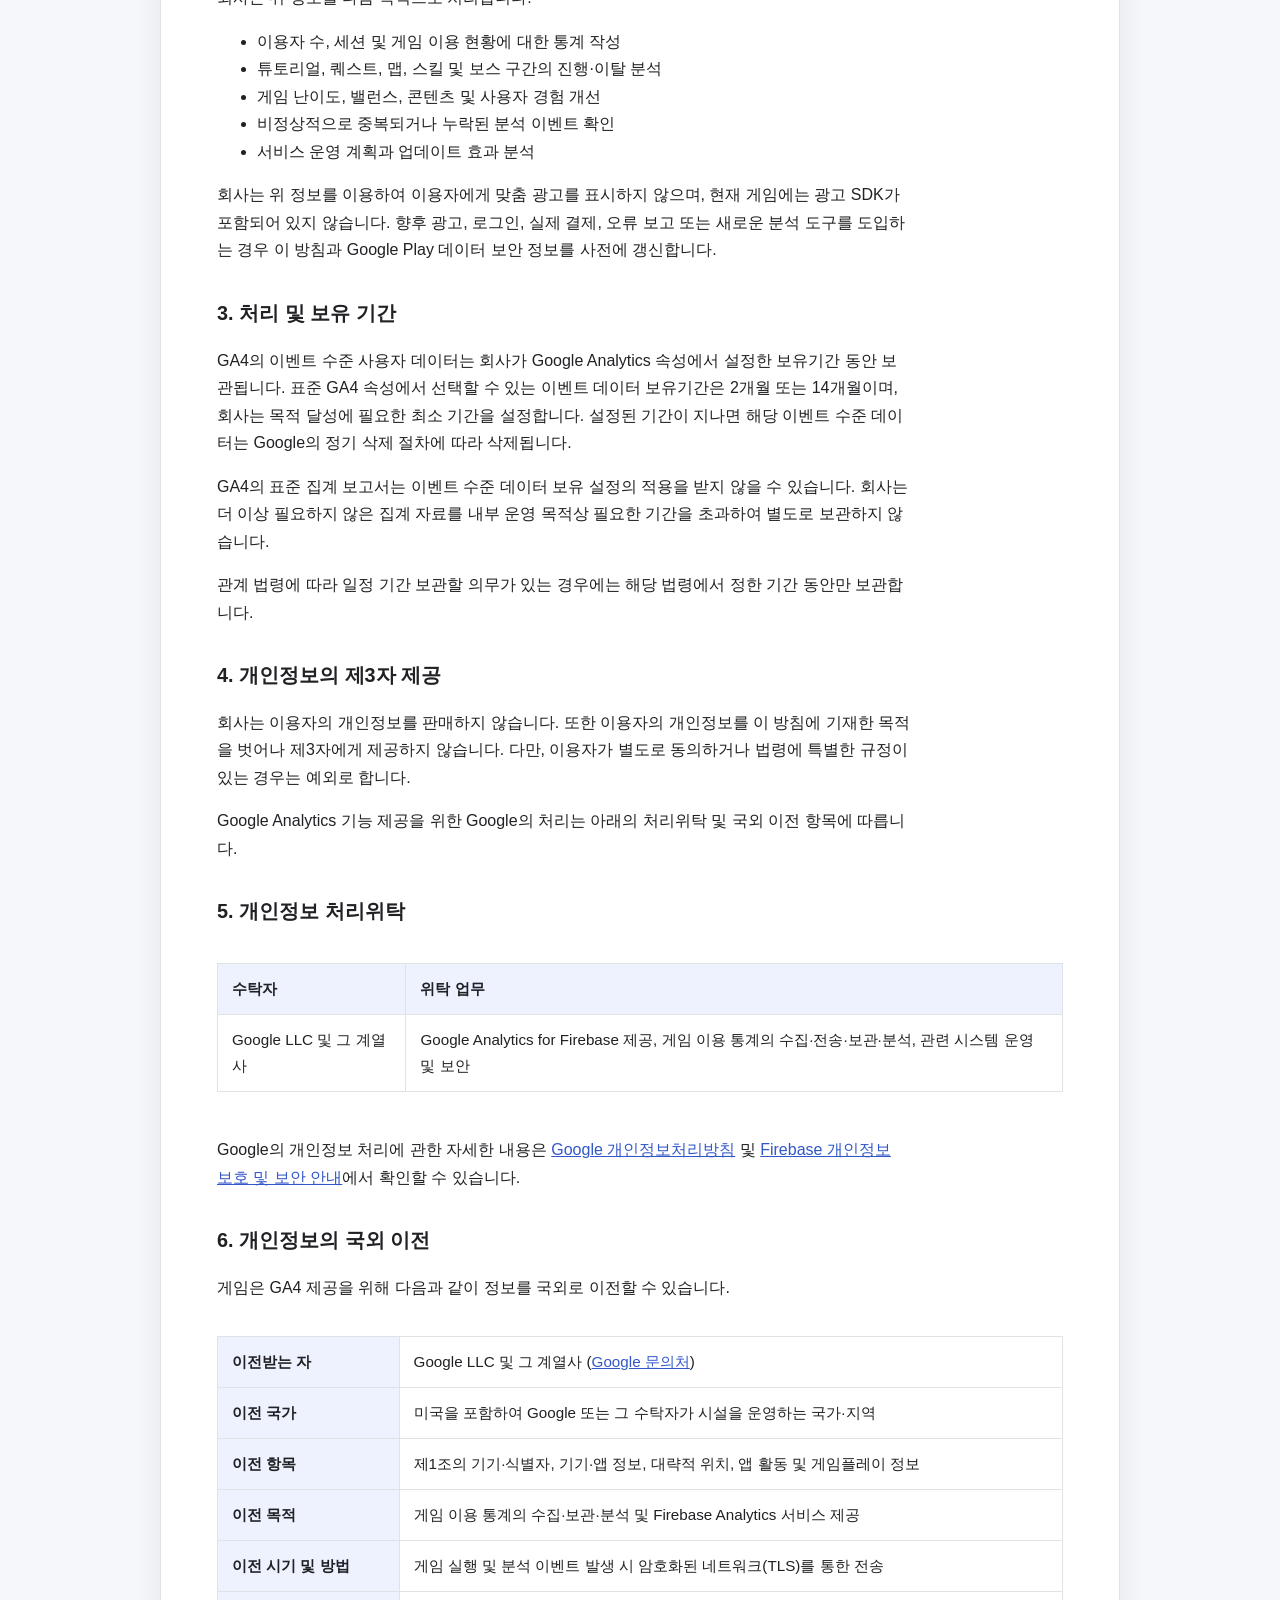
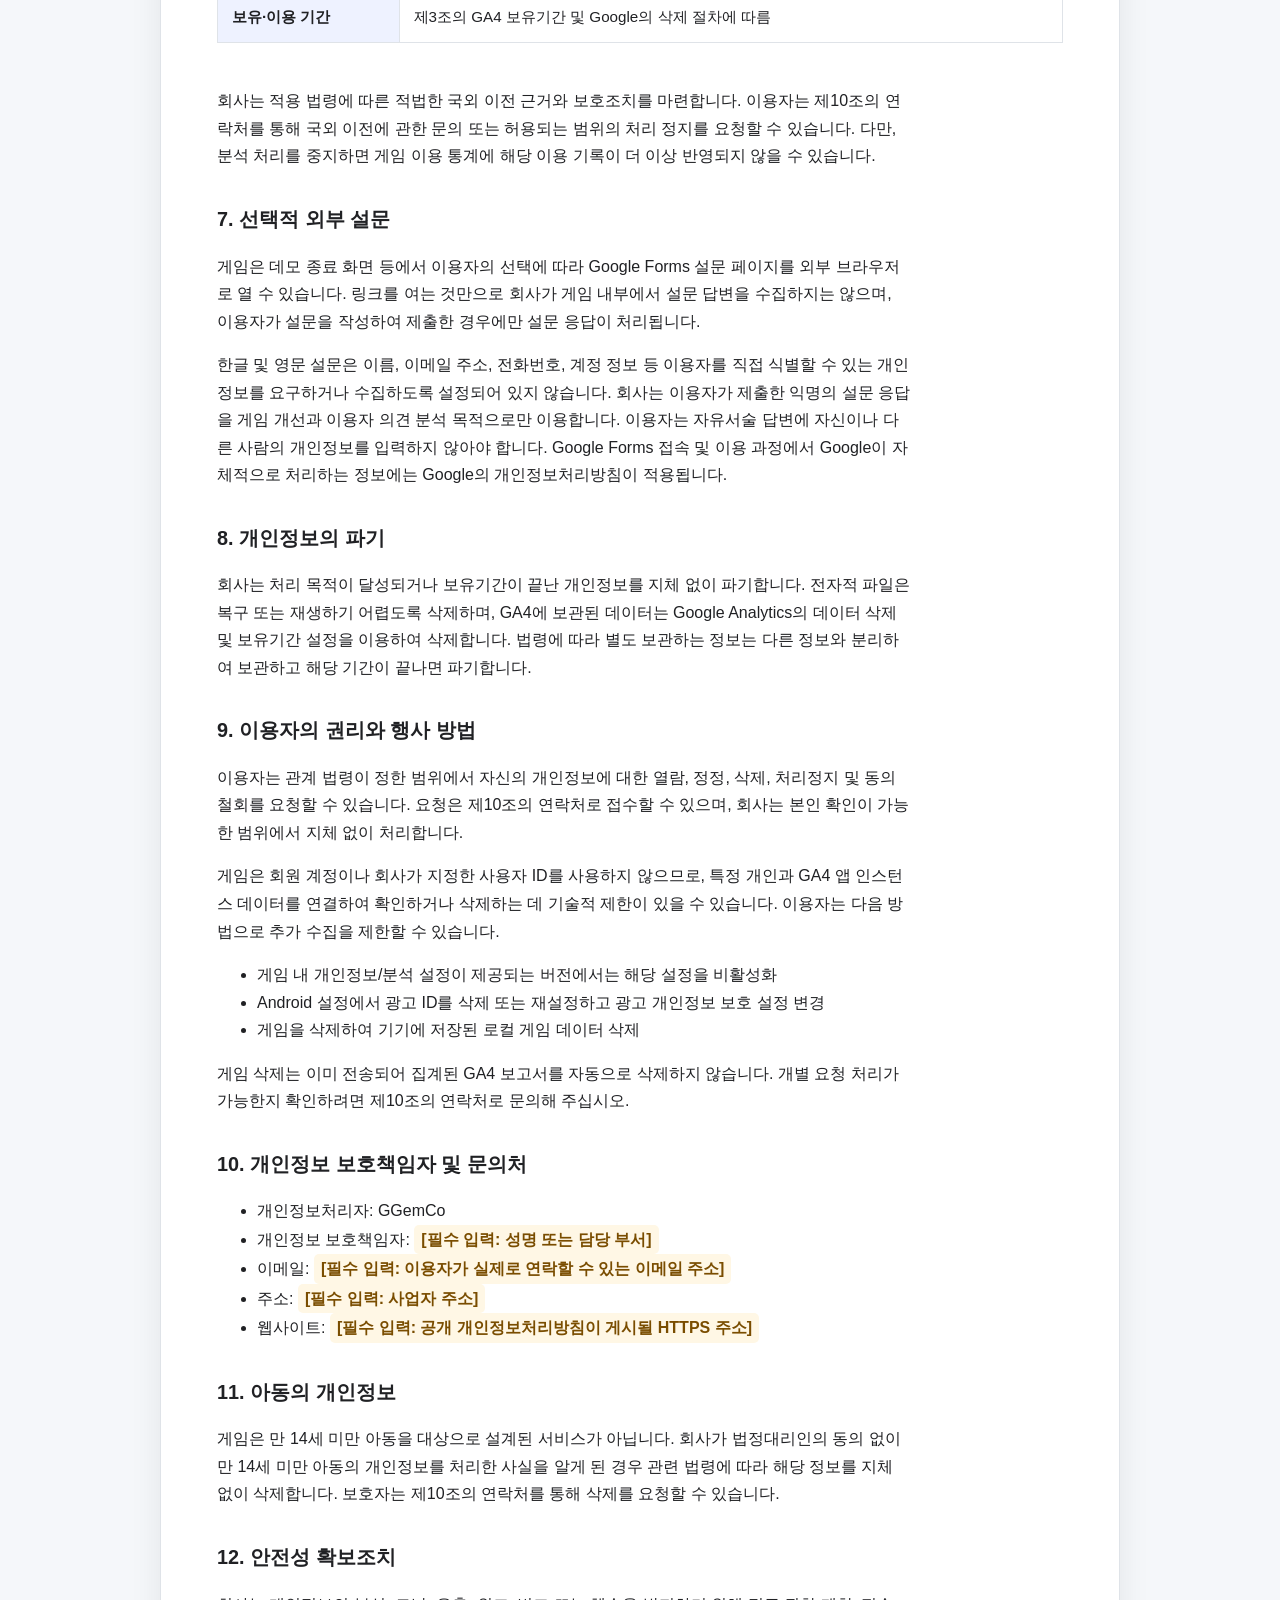
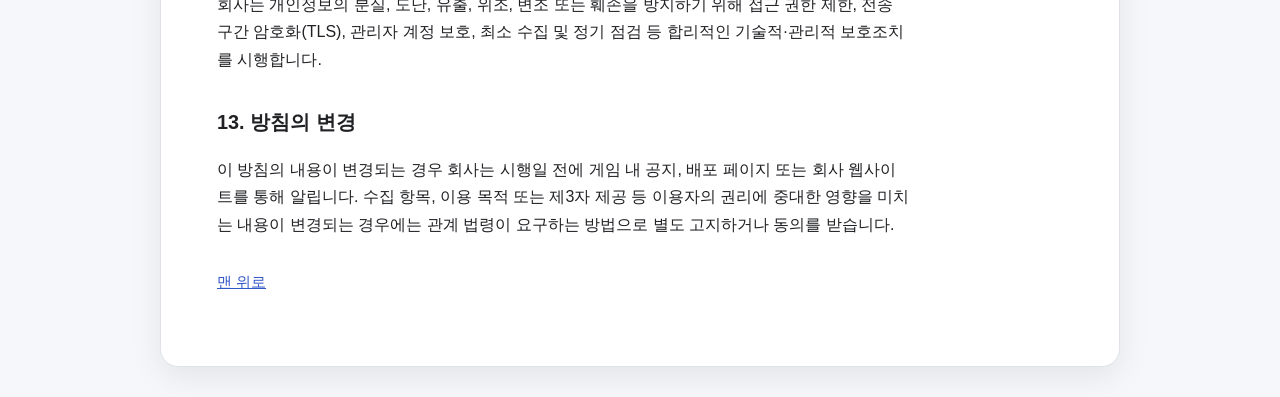
==== commit b88a0e3f: "refactor(ui): 임시 개인정보처리방침 페이지 언어별 분리 한글 설명: - 임시 개인정보처리방침 페이지를 한국어와 영문 페이지로 분리했습니다. - 언어별 개인정보처리방침 내" ====
--- a/public/Deus-exe/index.html
+++ b/public/Deus-exe/index.html
@@ -165,10 +165,6 @@
             최종 수정일 / Last updated:
             <span class="required">[필수 입력 / REQUIRED: YYYY-MM-DD]</span>
         </p>
-        <nav class="language-nav" aria-label="언어 선택 / Language selection">
-            <a href="#ko">한국어</a>
-            <a href="#en" lang="en">English</a>
-        </nav>
     </header>
 
     <section id="ko" lang="ko">
@@ -274,109 +270,6 @@
         <p>이 방침의 내용이 변경되는 경우 회사는 시행일 전에 게임 내 공지, 배포 페이지 또는 회사 웹사이트를 통해 알립니다. 수집 항목, 이용 목적 또는 제3자 제공 등 이용자의 권리에 중대한 영향을 미치는 내용이 변경되는 경우에는 관계 법령이 요구하는 방법으로 별도 고지하거나 동의를 받습니다.</p>
         <p class="back-to-top"><a href="#top">맨 위로</a></p>
     </section>
-
-    <section id="en" lang="en">
-        <h2>Privacy Policy</h2>
-        <p>GGemCo (“we,” “us,” or the “Company”) respects the privacy of users of the mobile game <strong>Deus.exe</strong> (package name: <code>com.ggemco.deus</code>, the “Game”) and processes personal data transparently and securely in accordance with applicable law.</p>
-        <p>This Policy applies to Google Analytics for Firebase (GA4) used by the Game and to optional external surveys that a user may choose to open.</p>
-
-        <h3>1. Data We Process and How We Collect It</h3>
-        <p>The Game does not require registration or login and does not ask users to enter direct identifiers such as their name, telephone number, or address in the Game. When the Game runs, however, the Firebase SDK may automatically generate or collect the following data:</p>
-        <div class="table-wrap">
-            <table>
-                <thead><tr><th>Category</th><th>Data</th><th>Collection method</th></tr></thead>
-                <tbody>
-                <tr><td>Device and identifiers</td><td>App-instance ID and Android Advertising ID, unless unavailable because of the device or user settings</td><td>Automatically collected by the Firebase Analytics SDK</td></tr>
-                <tr><td>Device and app information</td><td>Device model, operating system and version, language/region setting, app version, and package name</td><td>Automatically collected by the Firebase Analytics SDK</td></tr>
-                <tr><td>Approximate location</td><td>Country- or city-level approximate location derived from an IP address. Google states that Analytics uses IP addresses during collection but does not log or store them.</td><td>Automatically processed by the Firebase Analytics SDK</td></tr>
-                <tr><td>App activity</td><td>First open, session start, user engagement, screen views, and other app lifecycle and usage information</td><td>Automatically collected by the Firebase Analytics SDK</td></tr>
-                <tr><td>Gameplay information</td><td>Map entry and completion, player deaths, monsters defeated, items acquired or purchased in the Game, virtual currency spent, tutorial and quest progress, skill use, boss attempts, phases reached, results, duration, and related game-data UIDs, quantities, prices, and result values</td><td>Collected when an event occurs during gameplay</td></tr>
-                </tbody>
-            </table>
-        </div>
-        <p>The Game currently does not use Firebase Authentication, Firebase Crashlytics, Firebase Performance Monitoring, Unity Analytics, Unity Ads, or Unity IAP for real-money payments. In-game item-purchase and virtual-currency events are gameplay analytics and do not represent real-money transactions.</p>
-        <p>The Game does not set a Company-created account ID, email address, or user name as a GA4 User-ID.</p>
-
-        <h3>2. Purposes of Processing</h3>
-        <p>We process the data described above to:</p>
-        <ul>
-            <li>Measure users, sessions, and general Game usage;</li>
-            <li>Analyze progression and drop-off in tutorials, quests, maps, skills, and boss encounters;</li>
-            <li>Improve game difficulty, balance, content, and user experience;</li>
-            <li>Identify abnormally duplicated or missing analytics events; and</li>
-            <li>Evaluate service operation plans and the effects of updates.</li>
-        </ul>
-        <p>We do not use this data to display personalized advertising, and the Game currently contains no advertising SDK. If we later introduce advertising, login, real-money payments, crash reporting, or new analytics tools, we will update this Policy and the Google Play Data safety disclosure before or when the change takes effect.</p>
-
-        <h3>3. Retention</h3>
-        <p>User-level event data in GA4 is retained for the period configured by us in the Google Analytics property. A standard GA4 property allows an event-data retention period of 2 or 14 months, and we select the shortest period reasonably necessary for the purposes described in this Policy. When the configured period expires, event-level data is deleted through Google’s regular deletion process.</p>
-        <p>Standard aggregated GA4 reports may not be affected by the event-data retention setting. We do not separately retain aggregated reports beyond the period reasonably necessary for internal operations. If applicable law requires retention, we retain only the required data for the legally required period.</p>
-
-        <h3>4. Disclosure to Third Parties</h3>
-        <p>We do not sell personal data. We do not disclose personal data to third parties outside the purposes described in this Policy unless the user separately consents or applicable law requires or permits the disclosure.</p>
-        <p>Google’s processing to provide Google Analytics is described below as service-provider processing and an international transfer.</p>
-
-        <h3>5. Service Providers</h3>
-        <div class="table-wrap">
-            <table>
-                <thead><tr><th>Service provider</th><th>Services performed</th></tr></thead>
-                <tbody><tr><td>Google LLC and its affiliates</td><td>Provision of Google Analytics for Firebase; collection, transmission, storage, and analysis of Game usage statistics; related system operation and security</td></tr></tbody>
-            </table>
-        </div>
-        <p>For more information, see the <a href="https://policies.google.com/privacy">Google Privacy Policy</a> and <a href="https://firebase.google.com/support/privacy">Privacy and Security in Firebase</a>.</p>
-
-        <h3>6. International Data Transfers</h3>
-        <p>To provide GA4, data may be transferred internationally as follows:</p>
-        <div class="table-wrap">
-            <table>
-                <tbody>
-                <tr><th>Recipient</th><td>Google LLC and its affiliates (<a href="https://support.google.com/">Google support</a>)</td></tr>
-                <tr><th>Destination</th><td>The United States and other countries or regions in which Google or its subprocessors operate facilities</td></tr>
-                <tr><th>Data transferred</th><td>Device and identifiers, device and app information, approximate location, app activity, and gameplay information described in Section 1</td></tr>
-                <tr><th>Purpose</th><td>Collection, storage, and analysis of Game usage statistics and provision of Firebase Analytics</td></tr>
-                <tr><th>Timing and method</th><td>Transmitted over an encrypted network connection (TLS) when the Game runs and analytics events occur</td></tr>
-                <tr><th>Retention</th><td>The GA4 retention period and Google deletion processes described in Section 3</td></tr>
-                </tbody>
-            </table>
-        </div>
-        <p>We implement a lawful transfer mechanism and appropriate safeguards as required by applicable law. Users may contact us using Section 10 to ask about an international transfer or request restriction of processing where legally available. Restricting analytics processing may prevent future usage records from appearing in the Game’s analytics statistics.</p>
-
-        <h3>7. Optional External Survey</h3>
-        <p>At a demo completion screen or similar point, the Game may allow a user to choose to open a Google Forms survey in an external browser. Merely opening the link does not cause us to collect survey answers inside the Game. Survey responses are processed only if the user completes and submits the form.</p>
-        <p>The Korean and English surveys are not configured to request or collect direct identifiers such as a name, email address, telephone number, or account information. We use anonymous survey responses only to improve the Game and analyze user feedback. Users should not enter their own or another person’s personal data in a free-text response. Google’s Privacy Policy applies to information that Google independently processes when a user accesses or uses Google Forms.</p>
-
-        <h3>8. Deletion</h3>
-        <p>We delete personal data without undue delay when its purpose has been fulfilled or its retention period expires. Electronic files are deleted using methods designed to prevent practical recovery or restoration. Data stored in GA4 is deleted using Google Analytics retention and data-deletion controls. Data retained because of a legal obligation is kept separately and deleted when that period ends.</p>
-
-        <h3>9. User Rights and Choices</h3>
-        <p>Subject to applicable law, users may request access, correction, deletion, restriction of processing, or withdrawal of consent. Requests may be submitted using the contact information in Section 10, and we will respond without undue delay after completing any reasonably necessary verification.</p>
-        <p>Because the Game does not use member accounts or a Company-assigned User-ID, there may be technical limits on locating or deleting GA4 app-instance data associated with a particular individual. Users can limit additional collection by:</p>
-        <ul>
-            <li>Disabling the privacy/analytics option in versions of the Game that provide such a setting;</li>
-            <li>Deleting or resetting the Android Advertising ID and changing ads privacy settings in Android; and</li>
-            <li>Uninstalling the Game to delete locally stored Game data from the device.</li>
-        </ul>
-        <p>Uninstalling the Game does not automatically delete GA4 reports that have already been transmitted and aggregated. Please contact us under Section 10 to ask whether an individual request can be fulfilled.</p>
-
-        <h3>10. Privacy Contact</h3>
-        <ul>
-            <li>Data controller: GGemCo</li>
-            <li>Privacy officer or responsible team: <span class="required">[REQUIRED: name or team]</span></li>
-            <li>Email: <span class="required">[REQUIRED: monitored contact email]</span></li>
-            <li>Address: <span class="required">[REQUIRED: business address]</span></li>
-            <li>Website: <span class="required">[REQUIRED: public HTTPS URL where this Policy will be posted]</span></li>
-        </ul>
-
-        <h3>11. Children’s Privacy</h3>
-        <p>The Game is not designed for children under the age of 14. If we learn that we processed personal data of a child under 14 without verifiable consent from a legal representative, we will delete it without undue delay as required by applicable law. A parent or guardian may request deletion using the contact information in Section 10.</p>
-
-        <h3>12. Security</h3>
-        <p>We apply reasonable technical and organizational measures designed to prevent loss, theft, unauthorized disclosure, alteration, or destruction of personal data. These measures include access controls, encryption in transit using TLS, protection of administrative accounts, data minimization, and periodic review.</p>
-
-        <h3>13. Changes to This Policy</h3>
-        <p>If this Policy changes, we will provide notice before the effective date through an in-Game notice, the distribution page, or our website. If a change materially affects user rights, including a change to the categories collected, purposes, or disclosures, we will provide separate notice or obtain consent where required by law.</p>
-        <p class="back-to-top"><a href="#top">Back to top</a></p>
-    </section>
 </main>
 </body>
 </html>
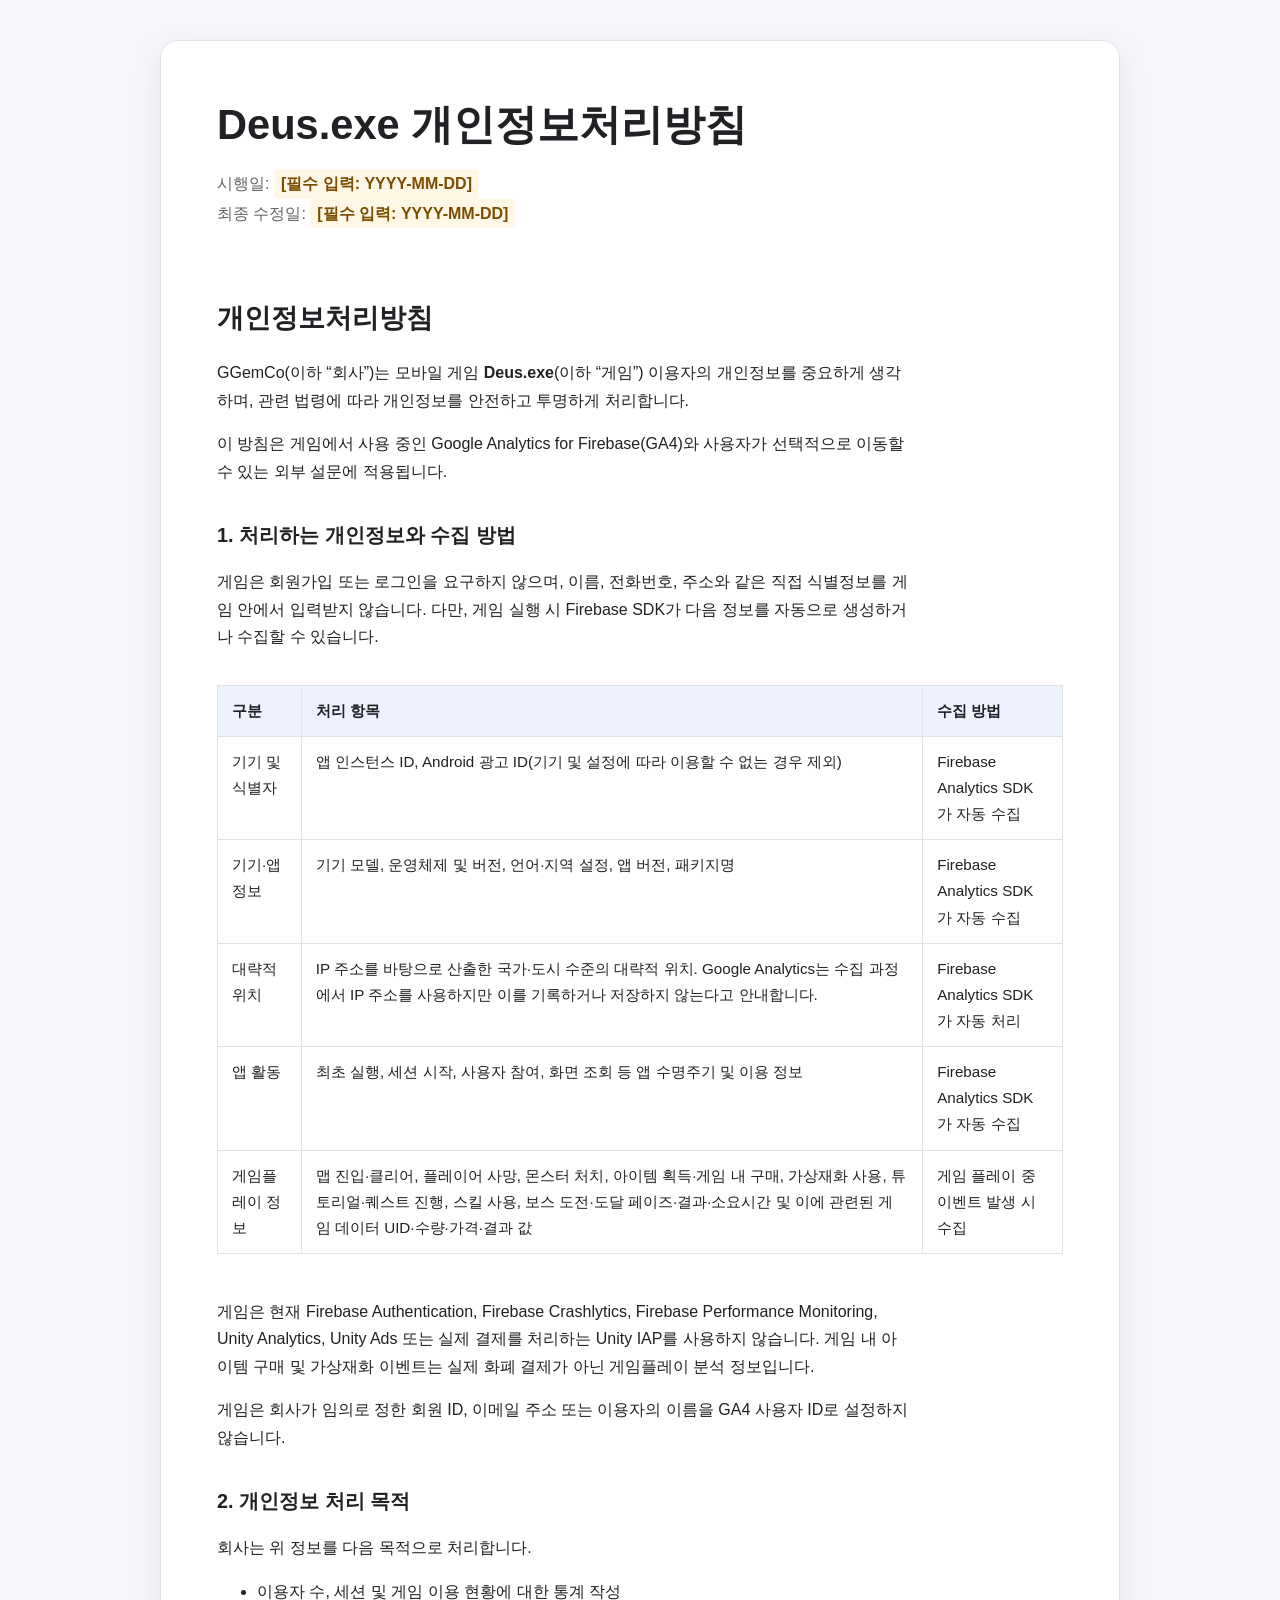
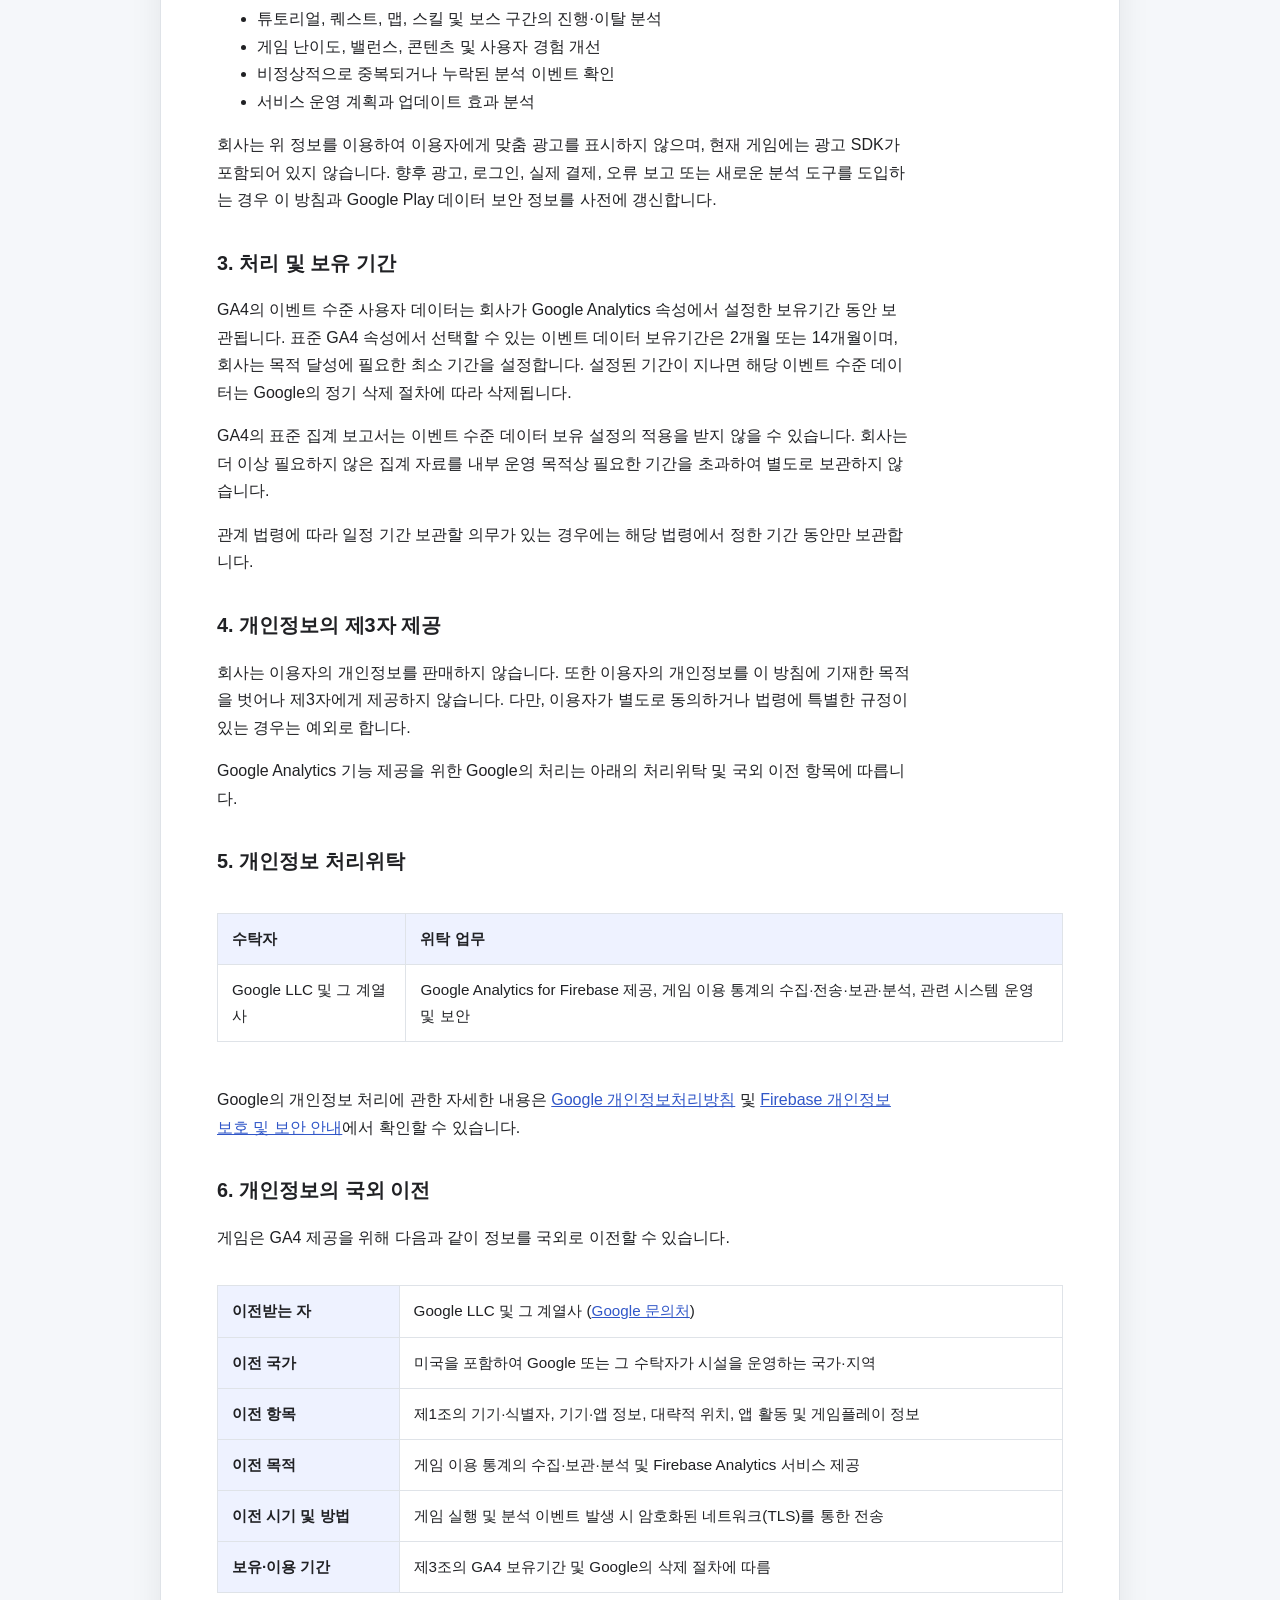
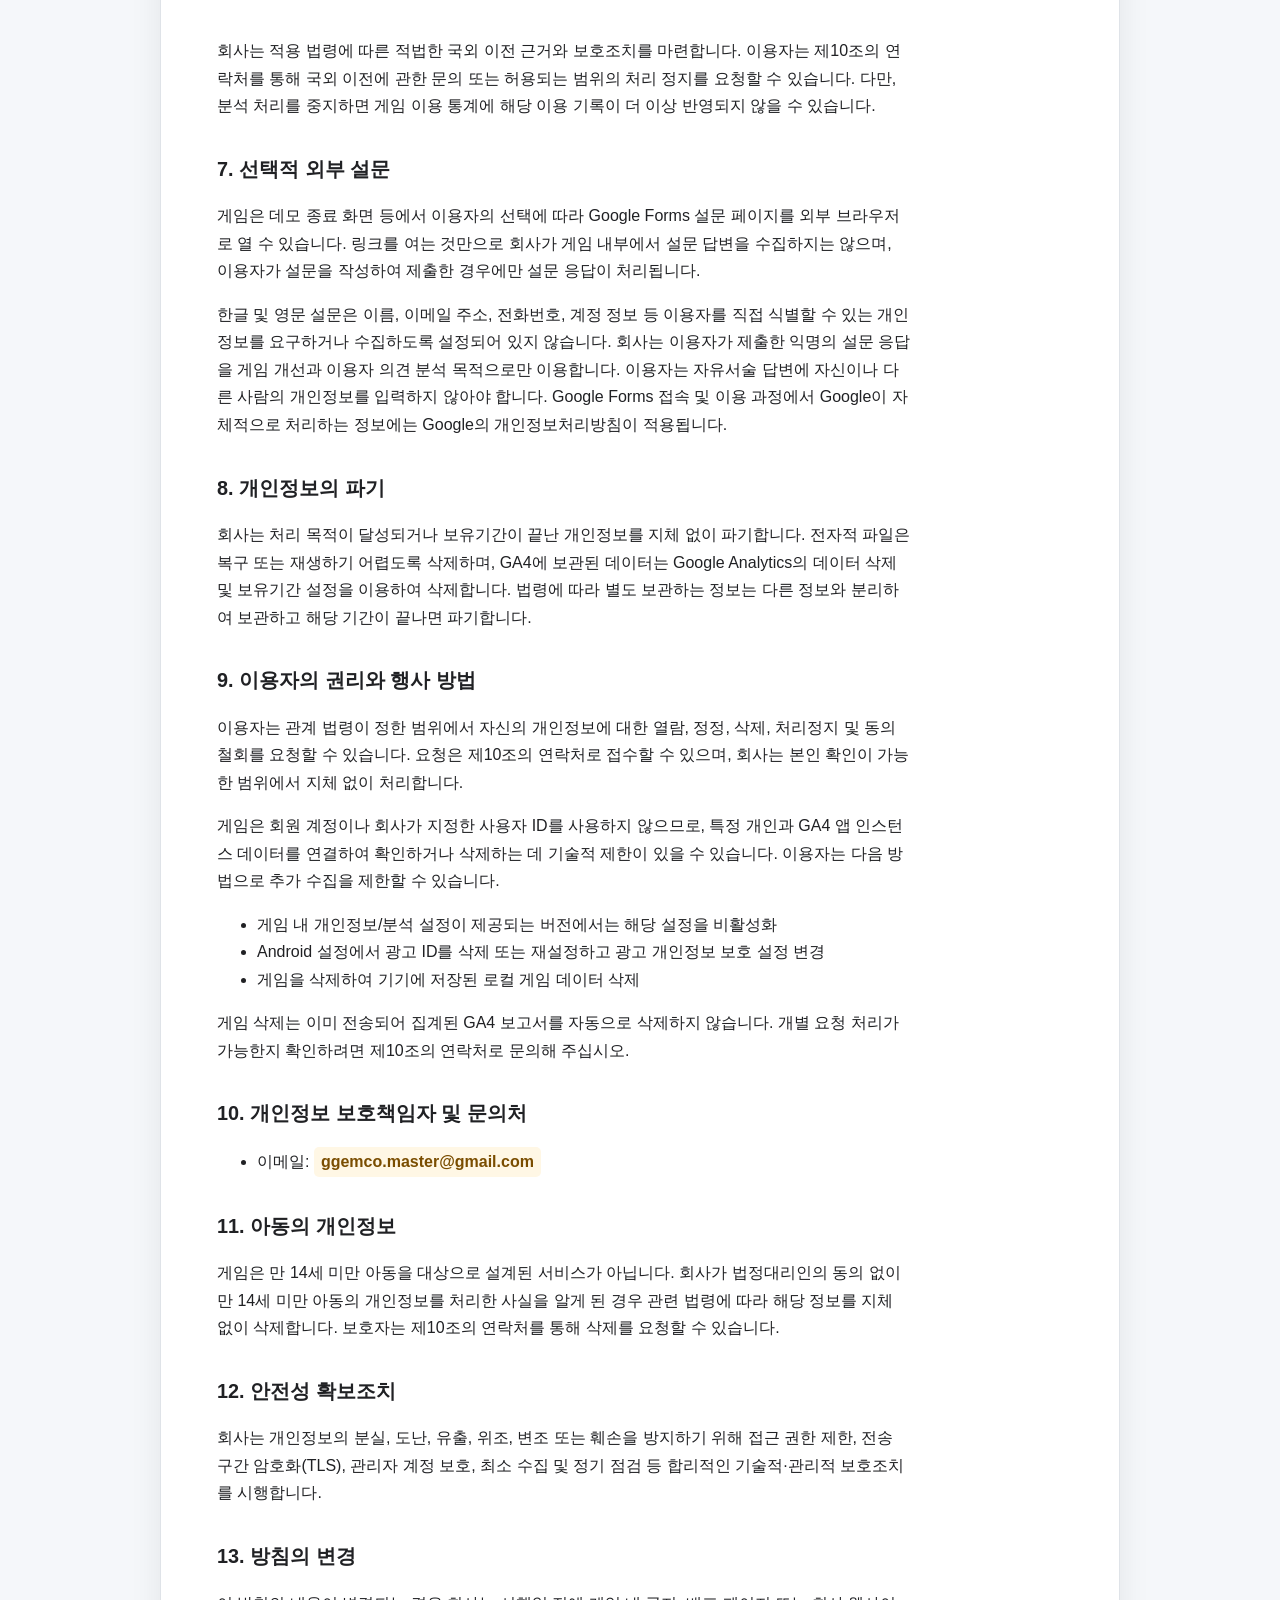
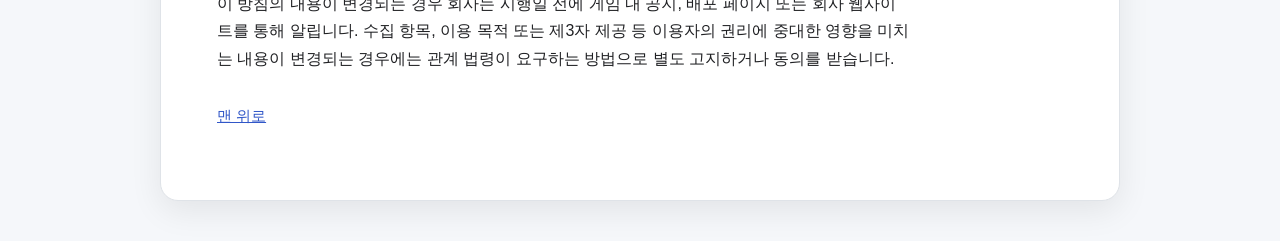
==== commit 206889b6: "feat(privacy-policy): 공용 스타일과 정책 날짜 관리 분리 한글 설명: - 한국어와 영문 개인정보처리방침의 공통 디자인을 반응형 CSS로 분리했습니다. - 시행일과" ====
--- a/public/Deus-exe/index.html
+++ b/public/Deus-exe/index.html
@@ -4,177 +4,31 @@
 <head>
     <meta charset="utf-8">
     <meta name="viewport" content="width=device-width, initial-scale=1">
-    <meta name="description" content="Deus.exe 개인정보처리방침 및 Privacy Policy">
-    <title>Deus.exe 개인정보처리방침 / Privacy Policy</title>
-    <style>
-        :root {
-            color-scheme: light dark;
-            --background: #f5f7fa;
-            --surface: #ffffff;
-            --text: #202124;
-            --muted: #5f6368;
-            --border: #dfe3e8;
-            --accent: #3157c8;
-            --accent-soft: #eef2ff;
-            --notice: #7a4d00;
-            --notice-background: #fff7e5;
-        }
-
-        @media (prefers-color-scheme: dark) {
-            :root {
-                --background: #111318;
-                --surface: #191c22;
-                --text: #eef1f5;
-                --muted: #b7bec8;
-                --border: #343a45;
-                --accent: #9bb2ff;
-                --accent-soft: #202a49;
-                --notice: #ffd58a;
-                --notice-background: #392b14;
-            }
-        }
-
-        * { box-sizing: border-box; }
-
-        html { scroll-behavior: smooth; }
-
-        body {
-            margin: 0;
-            background: var(--background);
-            color: var(--text);
-            font-family: -apple-system, BlinkMacSystemFont, "Segoe UI", "Noto Sans KR",
-            "Apple SD Gothic Neo", Arial, sans-serif;
-            font-size: 16px;
-            line-height: 1.72;
-            overflow-wrap: anywhere;
-        }
-
-        main {
-            width: min(960px, calc(100% - 32px));
-            margin: 32px auto;
-            padding: clamp(24px, 5vw, 56px);
-            background: var(--surface);
-            border: 1px solid var(--border);
-            border-radius: 18px;
-            box-shadow: 0 10px 32px rgba(0, 0, 0, 0.08);
-        }
-
-        h1, h2, h3 { line-height: 1.35; }
-        h1 { margin: 0 0 12px; font-size: clamp(1.8rem, 5vw, 2.6rem); }
-        h2 { margin-top: 64px; padding-top: 8px; font-size: 1.7rem; }
-        h3 { margin-top: 36px; font-size: 1.24rem; }
-
-        p, li { max-width: 78ch; }
-        a { color: var(--accent); }
-        code { font-family: ui-monospace, SFMono-Regular, Consolas, monospace; }
-
-        .meta { color: var(--muted); }
-
-        .required {
-            display: inline-block;
-            padding: 1px 7px;
-            border-radius: 5px;
-            color: var(--notice);
-            background: var(--notice-background);
-            font-weight: 700;
-        }
-
-        .language-nav {
-            position: sticky;
-            top: 12px;
-            z-index: 1;
-            display: flex;
-            gap: 8px;
-            width: fit-content;
-            margin: 24px 0 32px;
-            padding: 6px;
-            border: 1px solid var(--border);
-            border-radius: 999px;
-            background: var(--surface);
-        }
-
-        .language-nav a {
-            padding: 6px 14px;
-            border-radius: 999px;
-            text-decoration: none;
-            font-weight: 650;
-        }
-
-        .language-nav a:hover,
-        .language-nav a:focus-visible { background: var(--accent-soft); }
-
-        .table-wrap { overflow-x: auto; }
-
-        table {
-            width: 100%;
-            margin: 18px 0 28px;
-            border-collapse: collapse;
-            font-size: 0.95rem;
-        }
-
-        th, td {
-            padding: 12px 14px;
-            border: 1px solid var(--border);
-            text-align: left;
-            vertical-align: top;
-        }
-
-        th { background: var(--accent-soft); }
-        section + section { border-top: 1px solid var(--border); }
-        .back-to-top { margin-top: 32px; font-size: 0.92rem; }
-
-        @media (max-width: 640px) {
-            main {
-                width: 100%;
-                margin: 0;
-                border: 0;
-                border-radius: 0;
-                box-shadow: none;
-            }
-
-            th, td { padding: 10px; }
-        }
-
-        @media print {
-            :root {
-                --background: #fff;
-                --surface: #fff;
-                --text: #000;
-                --muted: #444;
-                --border: #bbb;
-                --accent: #000;
-                --accent-soft: #eee;
-            }
-
-            body { font-size: 11pt; }
-            main { width: 100%; margin: 0; padding: 0; border: 0; box-shadow: none; }
-            .language-nav, .back-to-top { display: none; }
-            h2 { break-before: page; }
-            h3, table { break-inside: avoid; }
-            a { color: inherit; text-decoration: none; }
-        }
-    </style>
+    <meta name="description" content="Deus.exe 개인정보처리방침">
+    <title>Deus.exe 개인정보처리방침</title>
+    <link rel="stylesheet" href="./assets/css/privacy.css">
+    <script src="./assets/js/policy-meta.js" defer></script>
 </head>
 <body>
 <main id="top">
     <header>
-        <h1>Deus.exe 개인정보처리방침 / Privacy Policy</h1>
+        <h1>Deus.exe 개인정보처리방침</h1>
         <p class="meta">
-            시행일 / Effective date:
-            <span class="required">[필수 입력 / REQUIRED: YYYY-MM-DD]</span><br>
-            최종 수정일 / Last updated:
-            <span class="required">[필수 입력 / REQUIRED: YYYY-MM-DD]</span>
+            시행일:
+            <time data-policy-effective-date></time><br>
+            최종 수정일:
+            <time data-policy-last-updated></time>
         </p>
     </header>
 
     <section id="ko" lang="ko">
         <h2>개인정보처리방침</h2>
-        <p>GGemCo(이하 “회사”)는 모바일 게임 <strong>Deus.exe</strong>(패키지명: <code>com.ggemco.deus</code>, 이하 “게임”) 이용자의 개인정보를 중요하게 생각하며, 관련 법령에 따라 개인정보를 안전하고 투명하게 처리합니다.</p>
+        <p>GGemCo(이하 “회사”)는 모바일 게임 <strong>Deus.exe</strong>(이하 “게임”) 이용자의 개인정보를 중요하게 생각하며, 관련 법령에 따라 개인정보를 안전하고 투명하게 처리합니다.</p>
         <p>이 방침은 게임에서 사용 중인 Google Analytics for Firebase(GA4)와 사용자가 선택적으로 이동할 수 있는 외부 설문에 적용됩니다.</p>
 
         <h3>1. 처리하는 개인정보와 수집 방법</h3>
         <p>게임은 회원가입 또는 로그인을 요구하지 않으며, 이름, 전화번호, 주소와 같은 직접 식별정보를 게임 안에서 입력받지 않습니다. 다만, 게임 실행 시 Firebase SDK가 다음 정보를 자동으로 생성하거나 수집할 수 있습니다.</p>
-        <div class="table-wrap">
+        <div class="table-wrap" tabindex="0" role="region" aria-label="처리 개인정보 표">
             <table>
                 <thead><tr><th>구분</th><th>처리 항목</th><th>수집 방법</th></tr></thead>
                 <tbody>
@@ -210,7 +64,7 @@
         <p>Google Analytics 기능 제공을 위한 Google의 처리는 아래의 처리위탁 및 국외 이전 항목에 따릅니다.</p>
 
         <h3>5. 개인정보 처리위탁</h3>
-        <div class="table-wrap">
+        <div class="table-wrap" tabindex="0" role="region" aria-label="개인정보 처리위탁 표">
             <table>
                 <thead><tr><th>수탁자</th><th>위탁 업무</th></tr></thead>
                 <tbody><tr><td>Google LLC 및 그 계열사</td><td>Google Analytics for Firebase 제공, 게임 이용 통계의 수집·전송·보관·분석, 관련 시스템 운영 및 보안</td></tr></tbody>
@@ -220,7 +74,7 @@
 
         <h3>6. 개인정보의 국외 이전</h3>
         <p>게임은 GA4 제공을 위해 다음과 같이 정보를 국외로 이전할 수 있습니다.</p>
-        <div class="table-wrap">
+        <div class="table-wrap" tabindex="0" role="region" aria-label="개인정보 국외 이전 표">
             <table>
                 <tbody>
                 <tr><th>이전받는 자</th><td>Google LLC 및 그 계열사 (<a href="https://support.google.com/">Google 문의처</a>)</td></tr>
@@ -253,11 +107,7 @@
 
         <h3>10. 개인정보 보호책임자 및 문의처</h3>
         <ul>
-            <li>개인정보처리자: GGemCo</li>
-            <li>개인정보 보호책임자: <span class="required">[필수 입력: 성명 또는 담당 부서]</span></li>
-            <li>이메일: <span class="required">[필수 입력: 이용자가 실제로 연락할 수 있는 이메일 주소]</span></li>
-            <li>주소: <span class="required">[필수 입력: 사업자 주소]</span></li>
-            <li>웹사이트: <span class="required">[필수 입력: 공개 개인정보처리방침이 게시될 HTTPS 주소]</span></li>
+            <li>이메일: <span class="required">ggemco.master@gmail.com</span></li>
         </ul>
 
         <h3>11. 아동의 개인정보</h3>
--- a/public/Deus-exe/assets/css/privacy.css
+++ b/public/Deus-exe/assets/css/privacy.css
@@ -0,0 +1,263 @@
+:root {
+    color-scheme: light dark;
+    --background: #f5f7fa;
+    --surface: #ffffff;
+    --text: #202124;
+    --muted: #5f6368;
+    --border: #dfe3e8;
+    --accent: #3157c8;
+    --accent-soft: #eef2ff;
+    --notice: #7a4d00;
+    --notice-background: #fff7e5;
+}
+
+@media (prefers-color-scheme: dark) {
+    :root {
+        --background: #111318;
+        --surface: #191c22;
+        --text: #eef1f5;
+        --muted: #b7bec8;
+        --border: #343a45;
+        --accent: #9bb2ff;
+        --accent-soft: #202a49;
+        --notice: #ffd58a;
+        --notice-background: #392b14;
+    }
+}
+
+* {
+    box-sizing: border-box;
+}
+
+html {
+    scroll-behavior: smooth;
+}
+
+body {
+    margin: 0;
+    background: var(--background);
+    color: var(--text);
+    font-family: -apple-system, BlinkMacSystemFont, "Segoe UI", "Noto Sans KR",
+        "Apple SD Gothic Neo", Arial, sans-serif;
+    font-size: 16px;
+    line-height: 1.72;
+    overflow-wrap: anywhere;
+}
+
+main {
+    width: min(960px, calc(100% - 32px));
+    margin: clamp(16px, 4vw, 40px) auto;
+    padding: clamp(24px, 5vw, 56px);
+    background: var(--surface);
+    border: 1px solid var(--border);
+    border-radius: 18px;
+    box-shadow: 0 10px 32px rgba(0, 0, 0, 0.08);
+}
+
+h1,
+h2,
+h3 {
+    line-height: 1.35;
+}
+
+h1 {
+    margin: 0 0 12px;
+    font-size: clamp(1.8rem, 5vw, 2.6rem);
+}
+
+h2 {
+    margin-top: clamp(48px, 8vw, 64px);
+    padding-top: 8px;
+    font-size: clamp(1.45rem, 3vw, 1.7rem);
+}
+
+h3 {
+    margin-top: 36px;
+    font-size: clamp(1.15rem, 2.5vw, 1.24rem);
+}
+
+p,
+li {
+    max-width: 78ch;
+}
+
+a {
+    color: var(--accent);
+}
+
+a:focus-visible {
+    border-radius: 3px;
+    outline: 3px solid var(--accent);
+    outline-offset: 3px;
+}
+
+code {
+    font-family: ui-monospace, SFMono-Regular, Consolas, monospace;
+}
+
+.meta {
+    color: var(--muted);
+}
+
+.required {
+    display: inline-block;
+    padding: 1px 7px;
+    border-radius: 5px;
+    color: var(--notice);
+    background: var(--notice-background);
+    font-weight: 700;
+}
+
+.language-nav {
+    position: sticky;
+    top: 12px;
+    z-index: 1;
+    display: flex;
+    gap: 8px;
+    width: fit-content;
+    margin: 24px 0 32px;
+    padding: 6px;
+    border: 1px solid var(--border);
+    border-radius: 999px;
+    background: var(--surface);
+}
+
+.language-nav a {
+    display: inline-flex;
+    align-items: center;
+    min-height: 44px;
+    padding: 9px 14px;
+    border-radius: 999px;
+    text-decoration: none;
+    font-weight: 650;
+}
+
+.language-nav a:hover,
+.language-nav a:focus-visible,
+.language-nav a[aria-current="page"] {
+    background: var(--accent-soft);
+}
+
+/* 좁은 화면에서도 표의 열 구조와 읽기 순서를 유지하도록 가로 스크롤을 허용합니다. */
+.table-wrap {
+    max-width: 100%;
+    overflow-x: auto;
+    overscroll-behavior-inline: contain;
+    -webkit-overflow-scrolling: touch;
+}
+
+.table-wrap:focus-visible {
+    border-radius: 4px;
+    outline: 3px solid var(--accent);
+    outline-offset: 3px;
+}
+
+table {
+    width: 100%;
+    min-width: 640px;
+    margin: 18px 0 28px;
+    border-collapse: collapse;
+    font-size: 0.95rem;
+}
+
+th,
+td {
+    padding: 12px 14px;
+    border: 1px solid var(--border);
+    text-align: left;
+    vertical-align: top;
+}
+
+th {
+    background: var(--accent-soft);
+}
+
+section + section {
+    border-top: 1px solid var(--border);
+}
+
+.back-to-top {
+    margin-top: 32px;
+    font-size: 0.92rem;
+}
+
+/* 태블릿 화면에서는 외곽 여백을 줄여 본문 영역을 충분히 확보합니다. */
+@media (max-width: 1024px) {
+    main {
+        width: min(880px, calc(100% - 24px));
+    }
+}
+
+/* 모바일 화면에서는 문서 카드 장식을 제거하고 화면 전체 폭을 사용합니다. */
+@media (max-width: 640px) {
+    main {
+        width: 100%;
+        margin: 0;
+        padding: 20px 16px 40px;
+        border: 0;
+        border-radius: 0;
+        box-shadow: none;
+    }
+
+    h2 {
+        margin-top: 44px;
+    }
+
+    th,
+    td {
+        padding: 10px;
+    }
+}
+
+@media (prefers-reduced-motion: reduce) {
+    html {
+        scroll-behavior: auto;
+    }
+}
+
+@media print {
+    :root {
+        --background: #fff;
+        --surface: #fff;
+        --text: #000;
+        --muted: #444;
+        --border: #bbb;
+        --accent: #000;
+        --accent-soft: #eee;
+    }
+
+    body {
+        font-size: 11pt;
+    }
+
+    main {
+        width: 100%;
+        margin: 0;
+        padding: 0;
+        border: 0;
+        box-shadow: none;
+    }
+
+    .language-nav,
+    .back-to-top {
+        display: none;
+    }
+
+    h2 {
+        break-before: page;
+    }
+
+    h3,
+    table {
+        break-inside: avoid;
+    }
+
+    table {
+        min-width: 0;
+    }
+
+    a {
+        color: inherit;
+        text-decoration: none;
+    }
+}
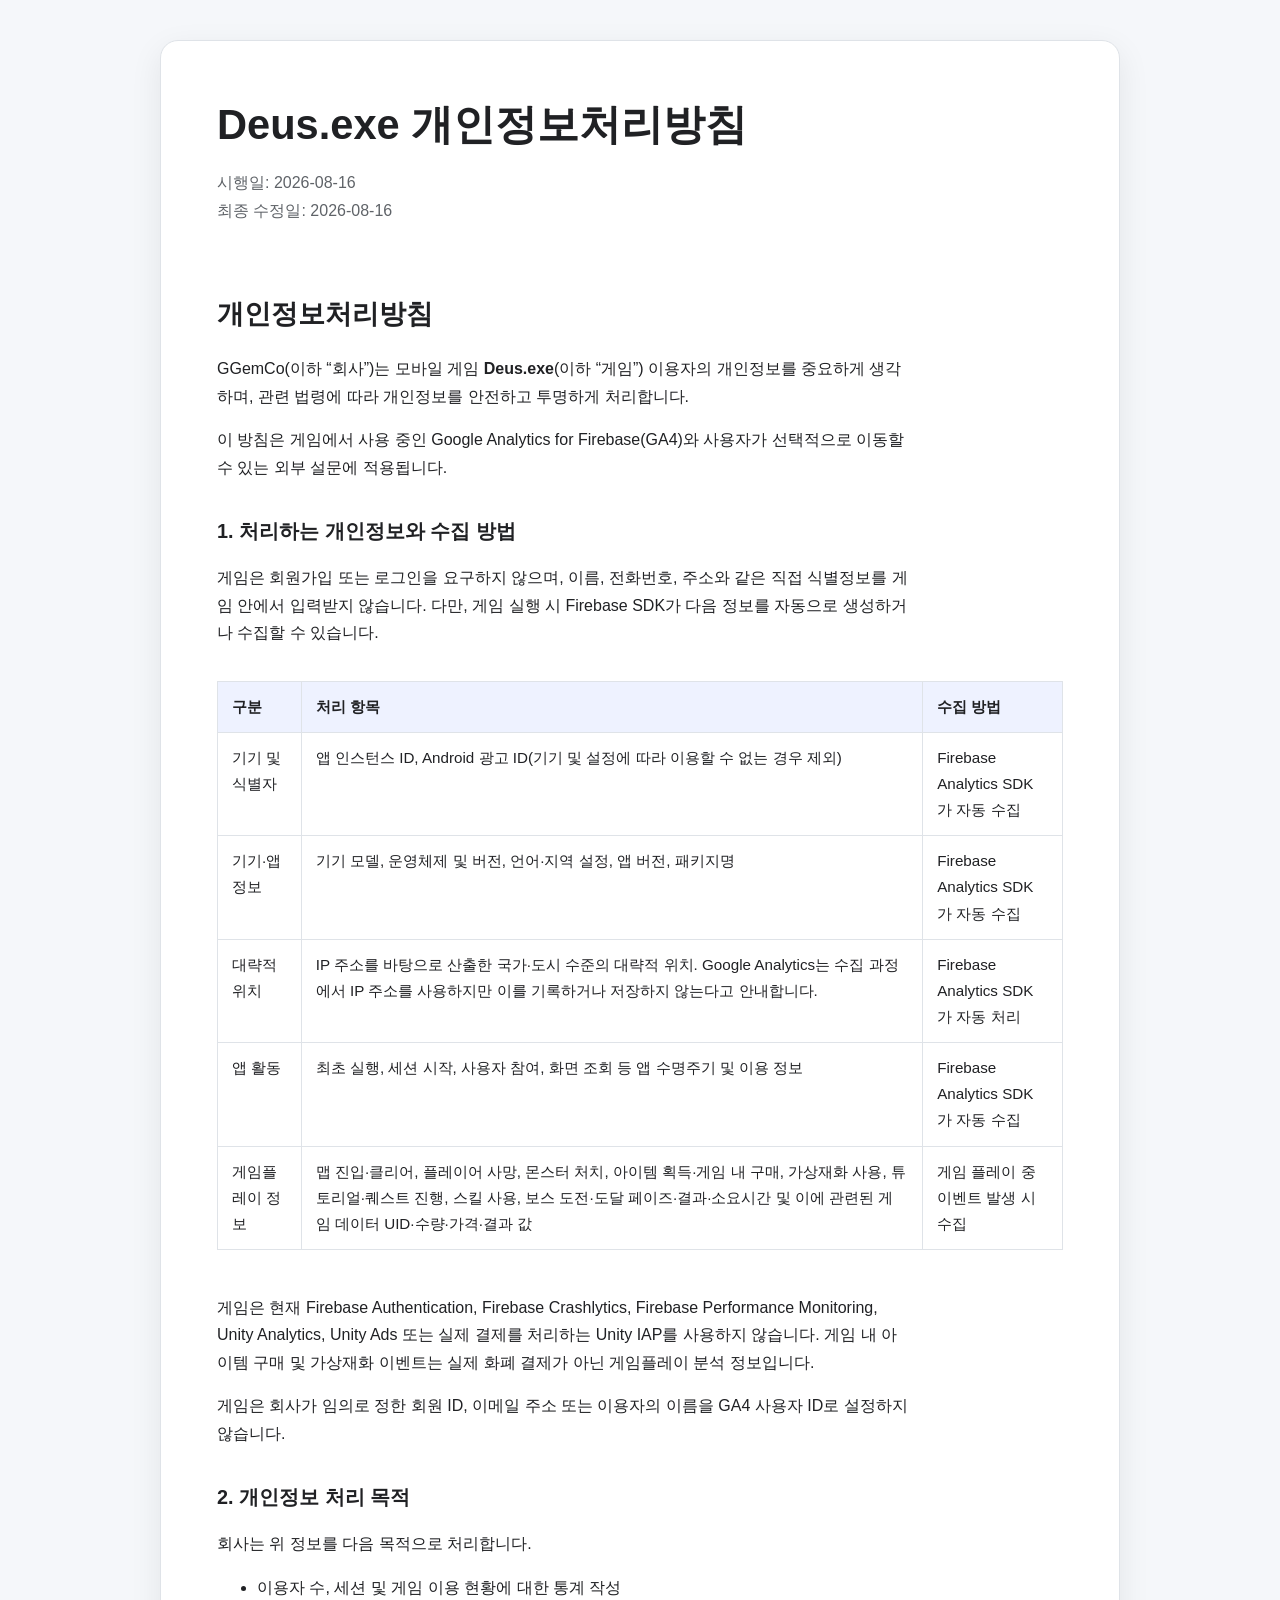
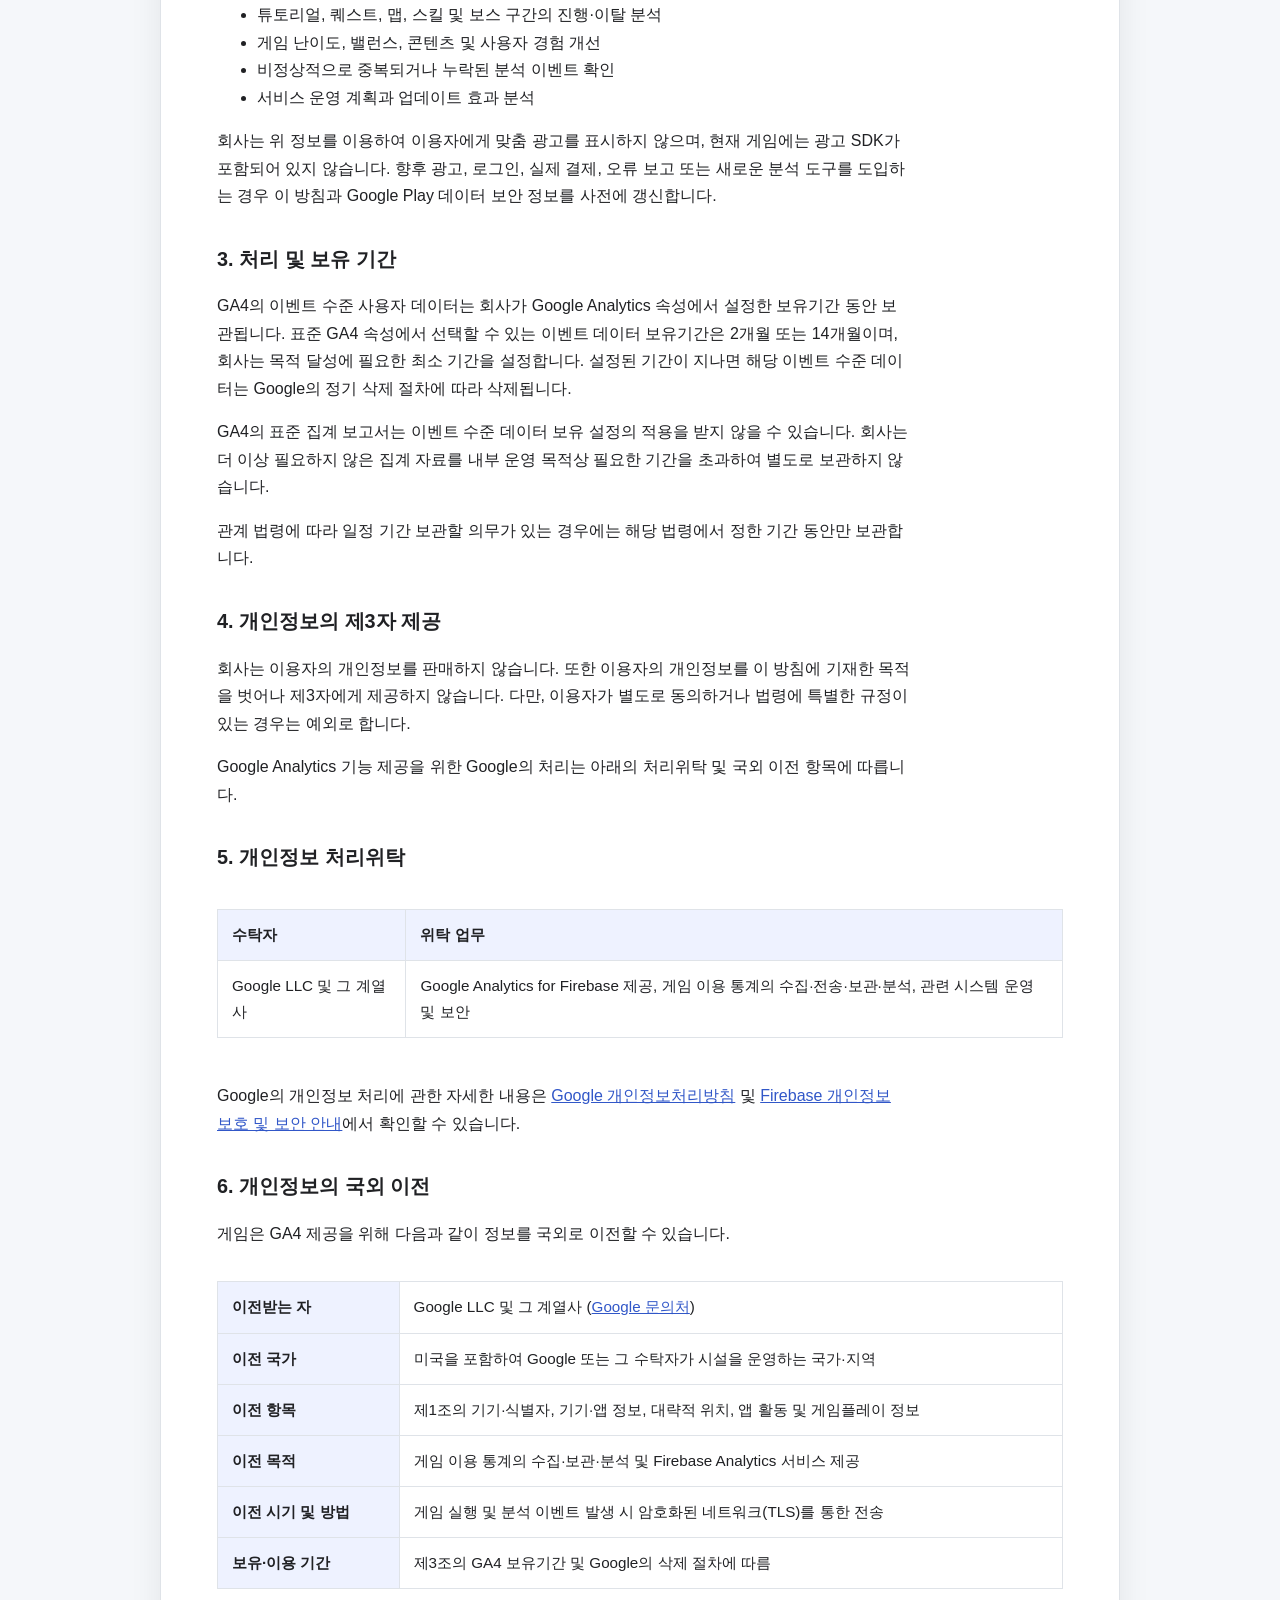
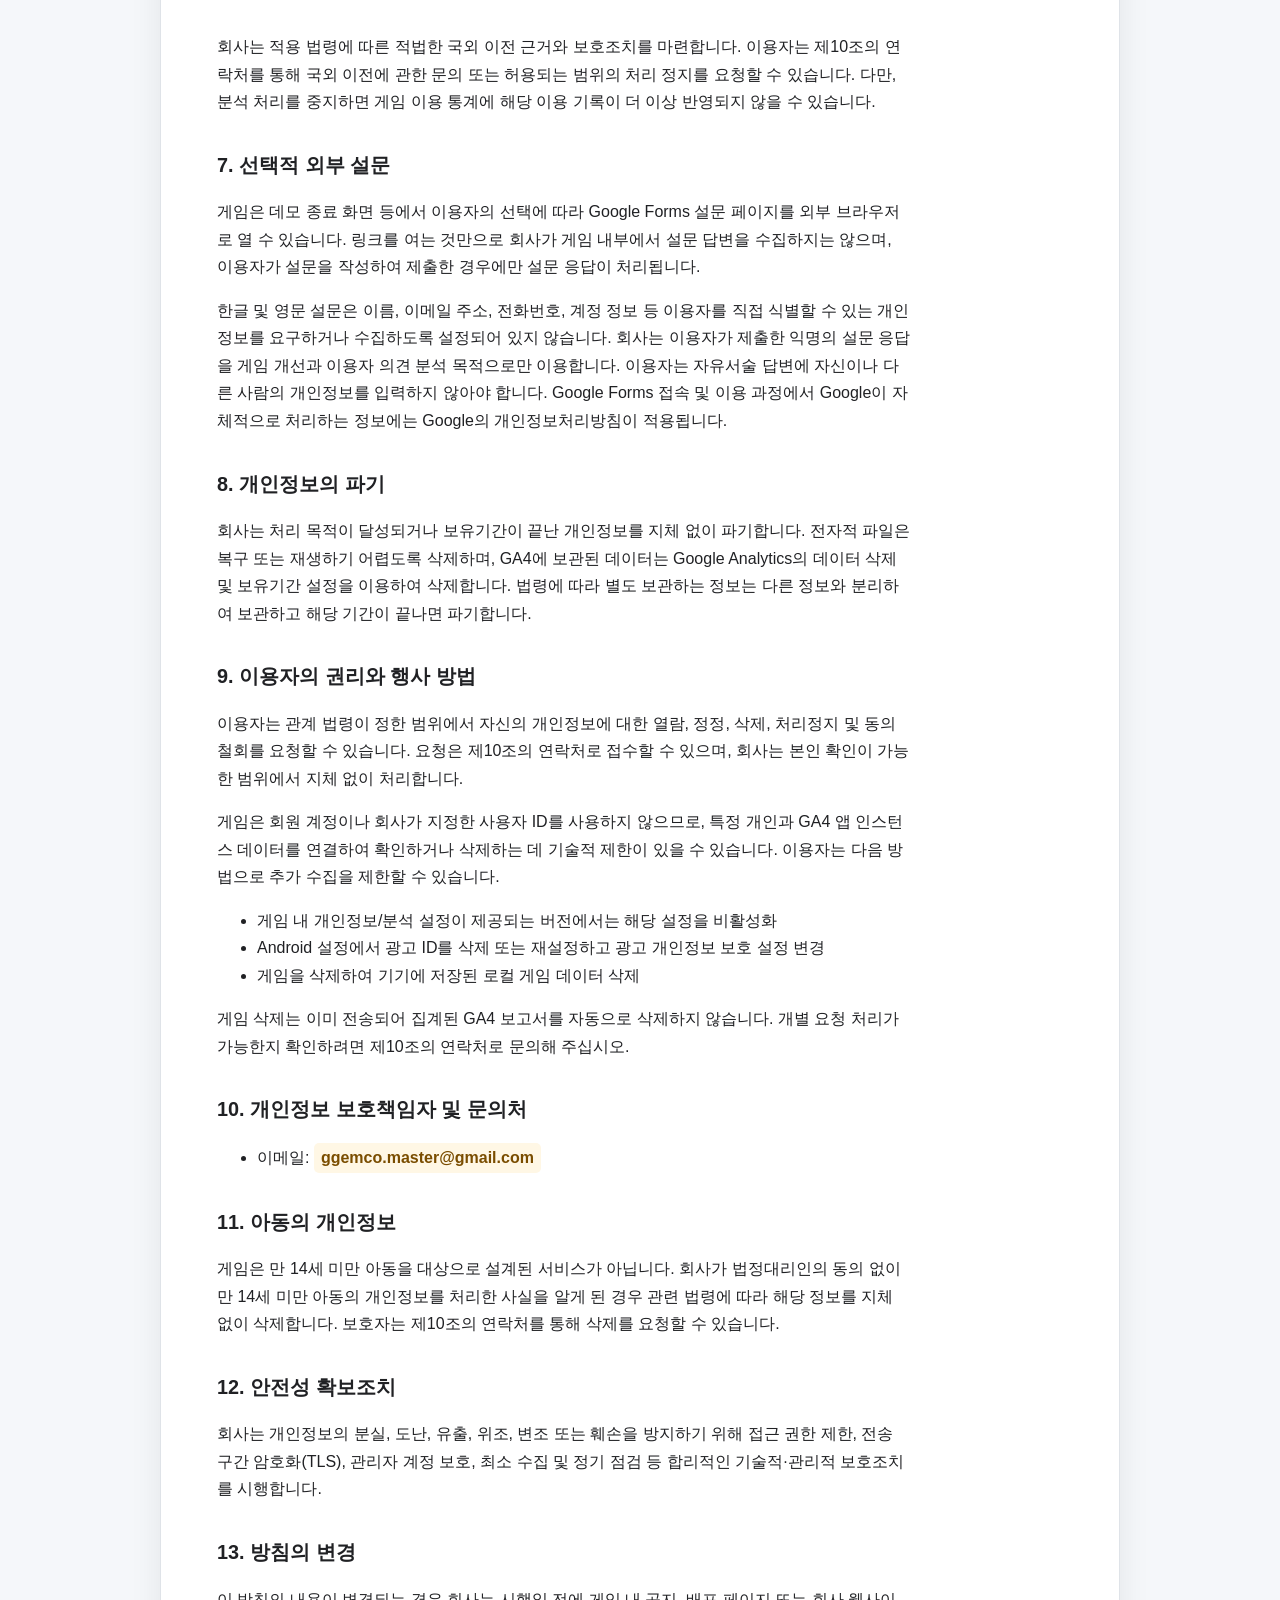
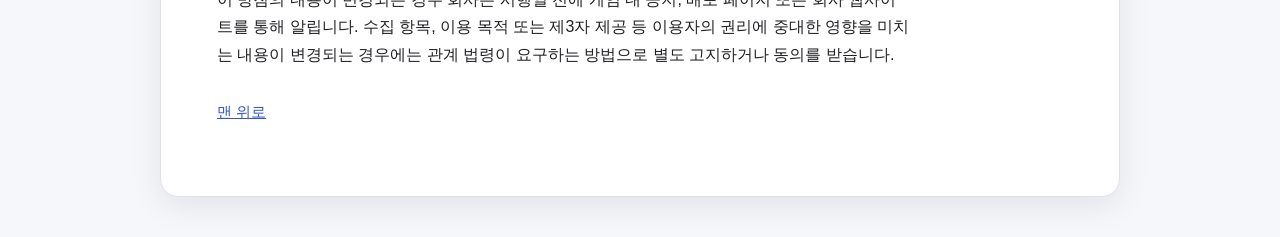
==== commit 751bfc97: "fix(privacy-policy): 모바일 표 레이아웃 개선 한글 설명: - 모바일에서 다중 열 표를 행 단위 카드 형태로 표시하도록 변경했습니다. - 국외 이전 표를 화면 크기" ====
--- a/public/Deus-exe/index.html
+++ b/public/Deus-exe/index.html
@@ -29,14 +29,14 @@
         <h3>1. 처리하는 개인정보와 수집 방법</h3>
         <p>게임은 회원가입 또는 로그인을 요구하지 않으며, 이름, 전화번호, 주소와 같은 직접 식별정보를 게임 안에서 입력받지 않습니다. 다만, 게임 실행 시 Firebase SDK가 다음 정보를 자동으로 생성하거나 수집할 수 있습니다.</p>
         <div class="table-wrap" tabindex="0" role="region" aria-label="처리 개인정보 표">
-            <table>
+            <table class="data-table">
                 <thead><tr><th>구분</th><th>처리 항목</th><th>수집 방법</th></tr></thead>
                 <tbody>
-                <tr><td>기기 및 식별자</td><td>앱 인스턴스 ID, Android 광고 ID(기기 및 설정에 따라 이용할 수 없는 경우 제외)</td><td>Firebase Analytics SDK가 자동 수집</td></tr>
-                <tr><td>기기·앱 정보</td><td>기기 모델, 운영체제 및 버전, 언어·지역 설정, 앱 버전, 패키지명</td><td>Firebase Analytics SDK가 자동 수집</td></tr>
-                <tr><td>대략적 위치</td><td>IP 주소를 바탕으로 산출한 국가·도시 수준의 대략적 위치. Google Analytics는 수집 과정에서 IP 주소를 사용하지만 이를 기록하거나 저장하지 않는다고 안내합니다.</td><td>Firebase Analytics SDK가 자동 처리</td></tr>
-                <tr><td>앱 활동</td><td>최초 실행, 세션 시작, 사용자 참여, 화면 조회 등 앱 수명주기 및 이용 정보</td><td>Firebase Analytics SDK가 자동 수집</td></tr>
-                <tr><td>게임플레이 정보</td><td>맵 진입·클리어, 플레이어 사망, 몬스터 처치, 아이템 획득·게임 내 구매, 가상재화 사용, 튜토리얼·퀘스트 진행, 스킬 사용, 보스 도전·도달 페이즈·결과·소요시간 및 이에 관련된 게임 데이터 UID·수량·가격·결과 값</td><td>게임 플레이 중 이벤트 발생 시 수집</td></tr>
+                <tr><td data-label="구분">기기 및 식별자</td><td data-label="처리 항목">앱 인스턴스 ID, Android 광고 ID(기기 및 설정에 따라 이용할 수 없는 경우 제외)</td><td data-label="수집 방법">Firebase Analytics SDK가 자동 수집</td></tr>
+                <tr><td data-label="구분">기기·앱 정보</td><td data-label="처리 항목">기기 모델, 운영체제 및 버전, 언어·지역 설정, 앱 버전, 패키지명</td><td data-label="수집 방법">Firebase Analytics SDK가 자동 수집</td></tr>
+                <tr><td data-label="구분">대략적 위치</td><td data-label="처리 항목">IP 주소를 바탕으로 산출한 국가·도시 수준의 대략적 위치. Google Analytics는 수집 과정에서 IP 주소를 사용하지만 이를 기록하거나 저장하지 않는다고 안내합니다.</td><td data-label="수집 방법">Firebase Analytics SDK가 자동 처리</td></tr>
+                <tr><td data-label="구분">앱 활동</td><td data-label="처리 항목">최초 실행, 세션 시작, 사용자 참여, 화면 조회 등 앱 수명주기 및 이용 정보</td><td data-label="수집 방법">Firebase Analytics SDK가 자동 수집</td></tr>
+                <tr><td data-label="구분">게임플레이 정보</td><td data-label="처리 항목">맵 진입·클리어, 플레이어 사망, 몬스터 처치, 아이템 획득·게임 내 구매, 가상재화 사용, 튜토리얼·퀘스트 진행, 스킬 사용, 보스 도전·도달 페이즈·결과·소요시간 및 이에 관련된 게임 데이터 UID·수량·가격·결과 값</td><td data-label="수집 방법">게임 플레이 중 이벤트 발생 시 수집</td></tr>
                 </tbody>
             </table>
         </div>
@@ -65,9 +65,9 @@
 
         <h3>5. 개인정보 처리위탁</h3>
         <div class="table-wrap" tabindex="0" role="region" aria-label="개인정보 처리위탁 표">
-            <table>
+            <table class="data-table">
                 <thead><tr><th>수탁자</th><th>위탁 업무</th></tr></thead>
-                <tbody><tr><td>Google LLC 및 그 계열사</td><td>Google Analytics for Firebase 제공, 게임 이용 통계의 수집·전송·보관·분석, 관련 시스템 운영 및 보안</td></tr></tbody>
+                <tbody><tr><td data-label="수탁자">Google LLC 및 그 계열사</td><td data-label="위탁 업무">Google Analytics for Firebase 제공, 게임 이용 통계의 수집·전송·보관·분석, 관련 시스템 운영 및 보안</td></tr></tbody>
             </table>
         </div>
         <p>Google의 개인정보 처리에 관한 자세한 내용은 <a href="https://policies.google.com/privacy">Google 개인정보처리방침</a> 및 <a href="https://firebase.google.com/support/privacy">Firebase 개인정보 보호 및 보안 안내</a>에서 확인할 수 있습니다.</p>
@@ -75,7 +75,7 @@
         <h3>6. 개인정보의 국외 이전</h3>
         <p>게임은 GA4 제공을 위해 다음과 같이 정보를 국외로 이전할 수 있습니다.</p>
         <div class="table-wrap" tabindex="0" role="region" aria-label="개인정보 국외 이전 표">
-            <table>
+            <table class="key-value-table">
                 <tbody>
                 <tr><th>이전받는 자</th><td>Google LLC 및 그 계열사 (<a href="https://support.google.com/">Google 문의처</a>)</td></tr>
                 <tr><th>이전 국가</th><td>미국을 포함하여 Google 또는 그 수탁자가 시설을 운영하는 국가·지역</td></tr>
--- a/public/Deus-exe/assets/css/privacy.css
+++ b/public/Deus-exe/assets/css/privacy.css
@@ -203,9 +203,115 @@
         margin-top: 44px;
     }
 
-    th,
-    td {
-        padding: 10px;
+    .table-wrap {
+        overflow-x: visible;
+    }
+
+    /* 다중 열 데이터는 작은 화면에서 행 단위 카드로 전환해 가로 잘림을 방지합니다. */
+    .data-table {
+        min-width: 0;
+        border-collapse: separate;
+        border-spacing: 0;
+    }
+
+    /* 머리글은 화면에서만 숨기고 표의 의미 구조는 보조 기술에 유지합니다. */
+    .data-table thead {
+        position: absolute;
+        width: 1px;
+        height: 1px;
+        margin: -1px;
+        padding: 0;
+        overflow: hidden;
+        clip: rect(0 0 0 0);
+        clip-path: inset(50%);
+        border: 0;
+        white-space: nowrap;
+    }
+
+    .data-table tbody,
+    .data-table tr {
+        display: block;
+    }
+
+    .data-table tr {
+        margin-bottom: 16px;
+        overflow: hidden;
+        border: 1px solid var(--border);
+        border-radius: 12px;
+        background: var(--surface);
+    }
+
+    .data-table td {
+        display: grid;
+        grid-template-columns: minmax(92px, 32%) minmax(0, 1fr);
+        gap: 12px;
+        width: 100%;
+        padding: 12px;
+        border: 0;
+        border-bottom: 1px solid var(--border);
+        overflow-wrap: anywhere;
+    }
+
+    .data-table td:last-child {
+        border-bottom: 0;
+    }
+
+    .data-table td::before {
+        content: attr(data-label);
+        color: var(--muted);
+        font-weight: 700;
+    }
+
+    /* 항목-설명 표는 모바일 폭 안에서 읽을 수 있도록 고정 비율의 2열을 사용합니다. */
+    .key-value-table {
+        min-width: 0;
+        table-layout: fixed;
+    }
+
+    .key-value-table th {
+        width: 34%;
+    }
+
+    .key-value-table td {
+        width: 66%;
+    }
+
+    .key-value-table th,
+    .key-value-table td {
+        padding: 12px;
+        overflow-wrap: anywhere;
+    }
+}
+
+/* 초소형 화면에서는 항목-설명 표도 행 단위 카드로 쌓아 가독성을 확보합니다. */
+@media (max-width: 380px) {
+    .key-value-table {
+        border-collapse: separate;
+        border-spacing: 0;
+    }
+
+    .key-value-table tbody,
+    .key-value-table tr,
+    .key-value-table th,
+    .key-value-table td {
+        display: block;
+        width: 100%;
+    }
+
+    .key-value-table tr {
+        margin-bottom: 16px;
+        overflow: hidden;
+        border: 1px solid var(--border);
+        border-radius: 12px;
+    }
+
+    .key-value-table th,
+    .key-value-table td {
+        border: 0;
+    }
+
+    .key-value-table th {
+        border-bottom: 1px solid var(--border);
     }
 }
 
